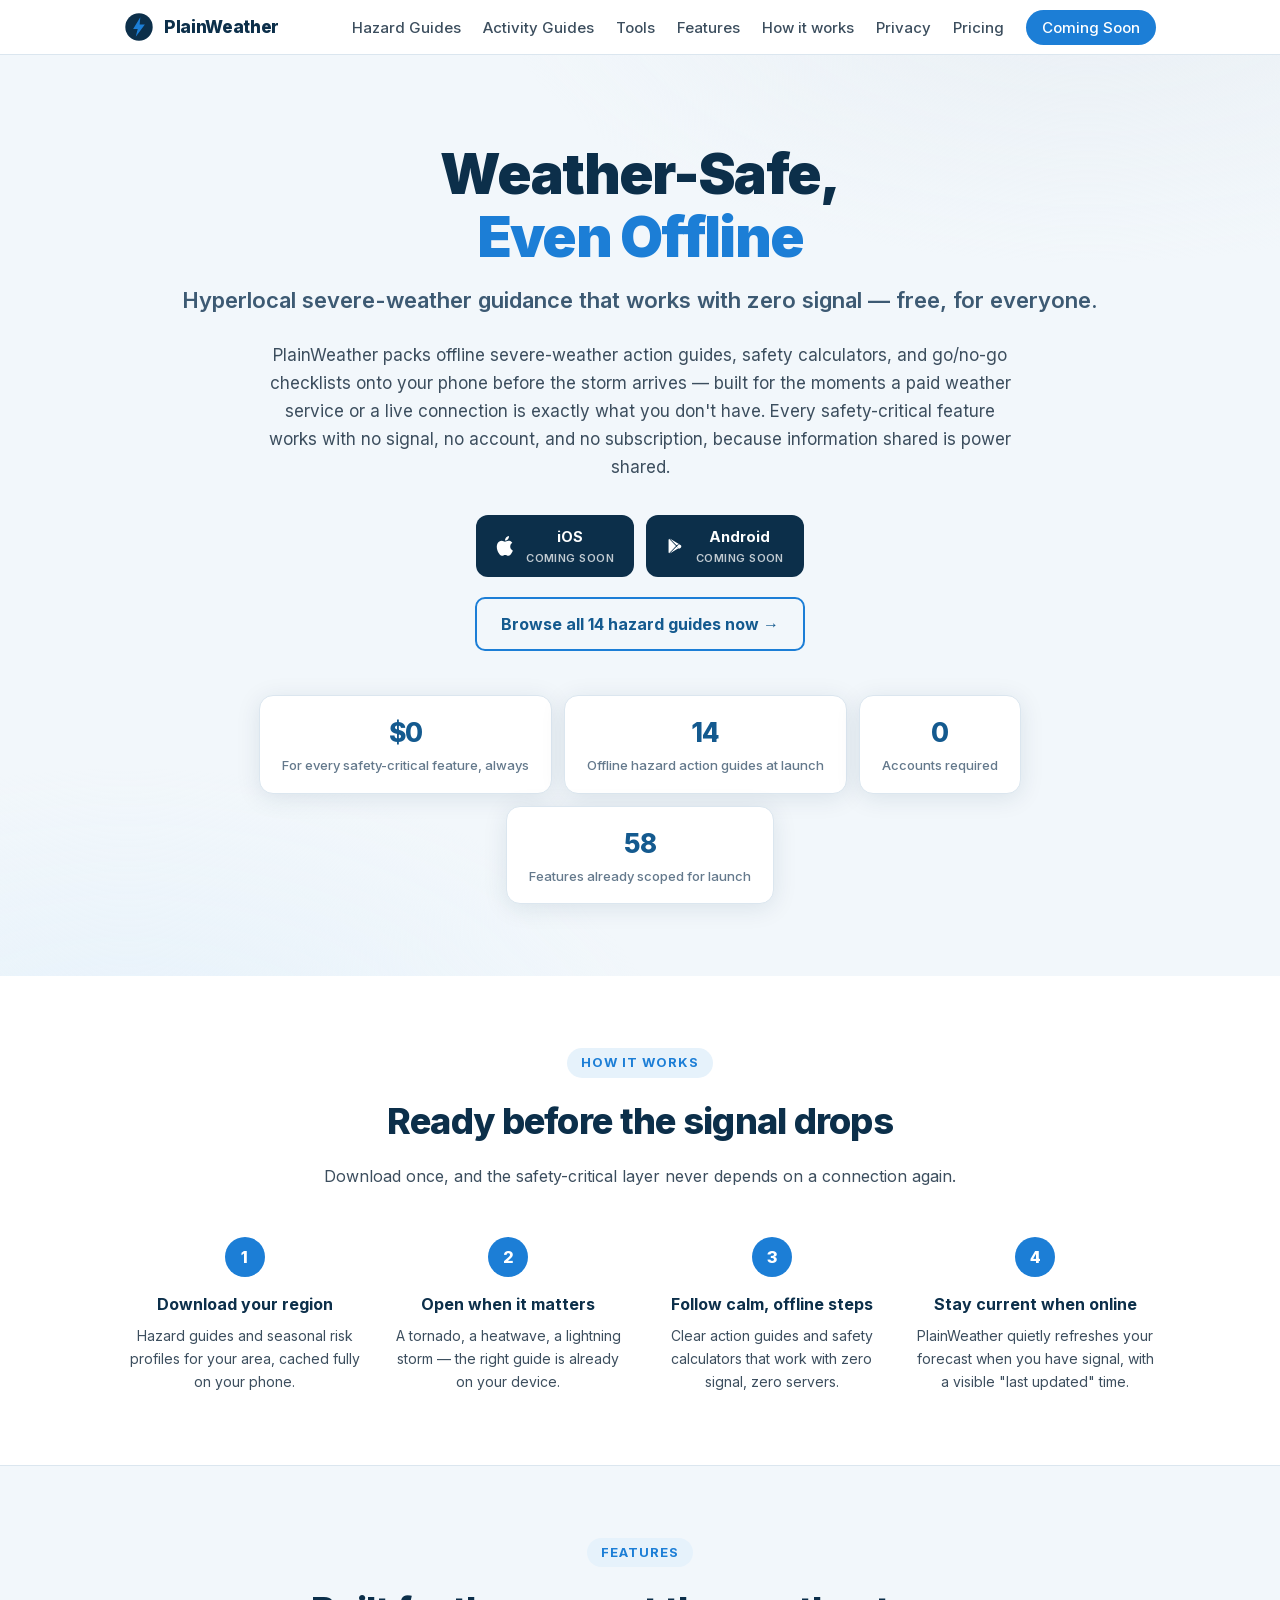
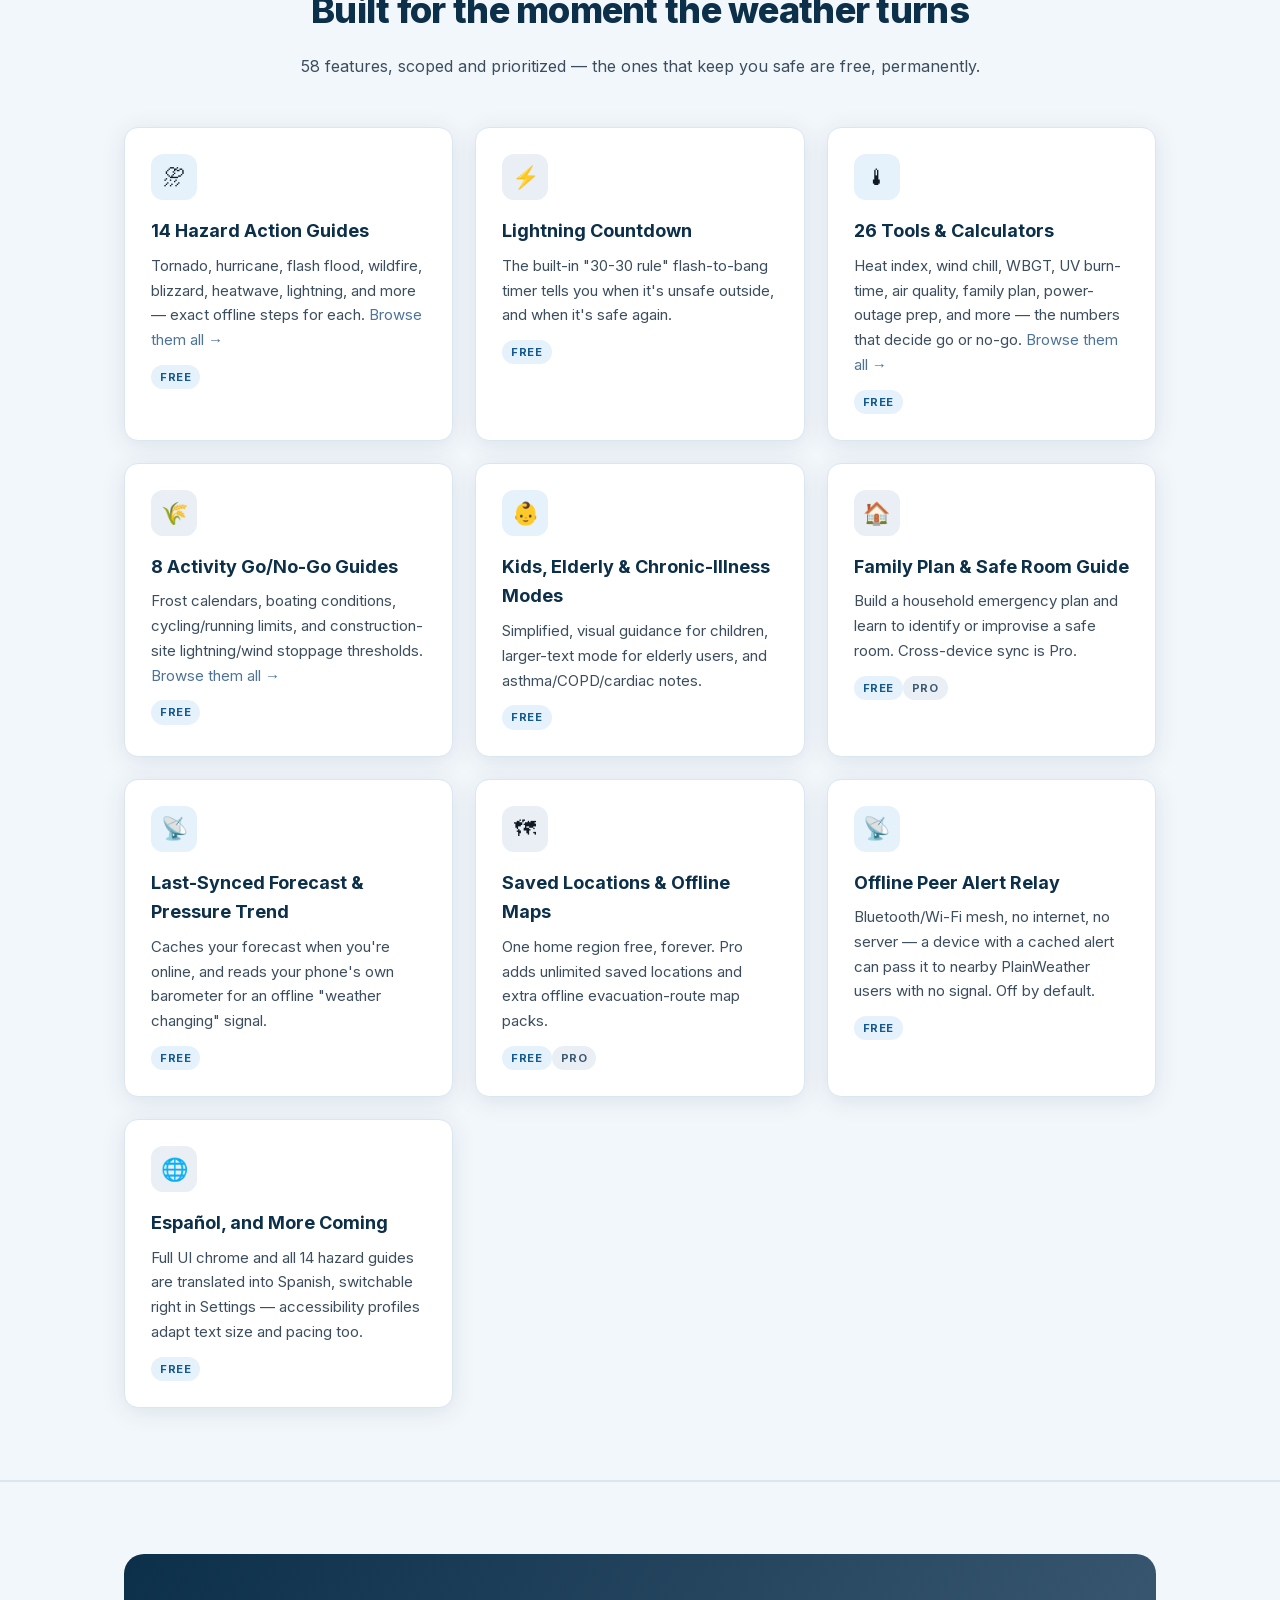
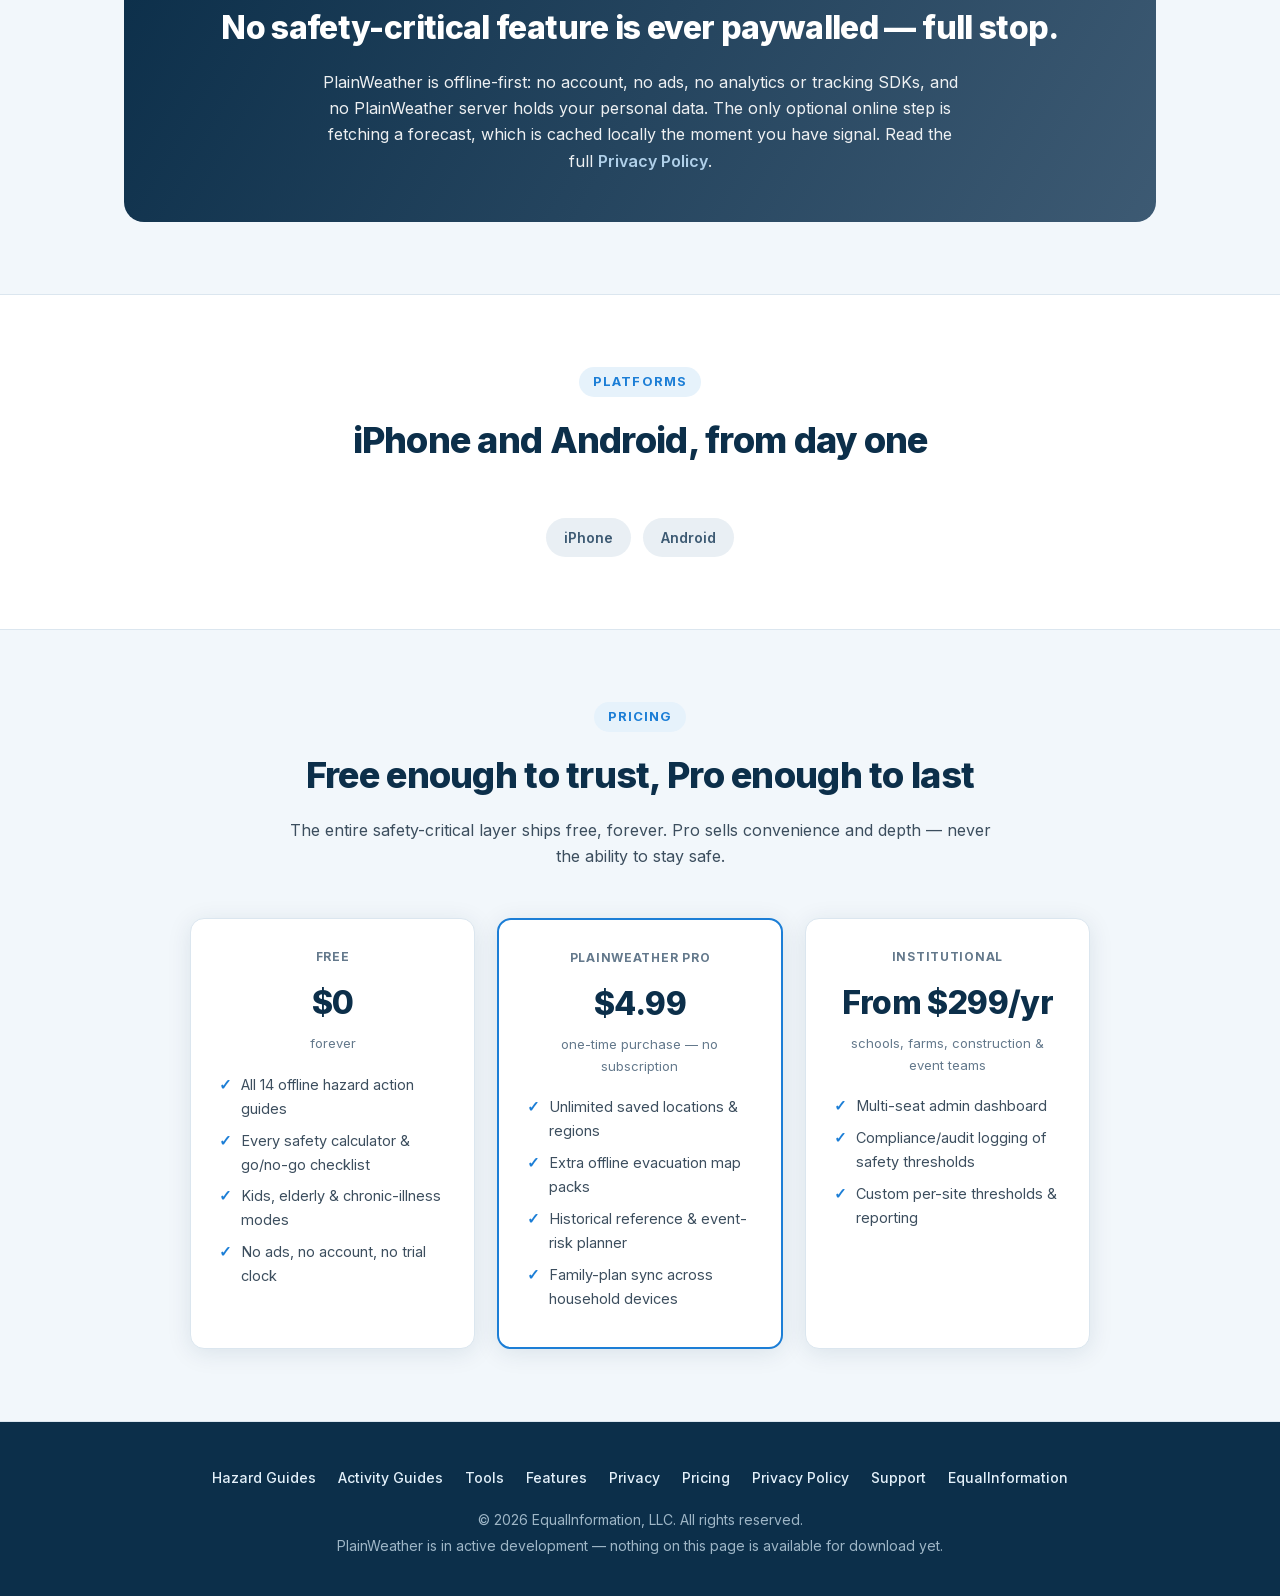
==== index.html @ ef7cd004 "Add Activity Guides and Tools pages; refresh Hazard Guides with enriched content - hazards.html: rep" ====
<!DOCTYPE html>
<html lang="en">
<head>
    <meta charset="UTF-8">
    <meta name="viewport" content="width=device-width, initial-scale=1.0">
    <title>PlainWeather — Offline Weather Safety, Everywhere</title>
    <meta name="description" content="Hyperlocal, offline-capable weather-safety guidance and severe-weather action plans — free for everyone. No account, no cloud dependency for safety-critical features. For iOS and Android.">
    <link rel="icon" type="image/svg+xml" href="data:image/svg+xml,%3Csvg xmlns='http://www.w3.org/2000/svg' viewBox='0 0 46 46'%3E%3Ccircle cx='23' cy='23' r='21' fill='%230c2f4a'/%3E%3Cpath d='M25 8 L14 26 L21 26 L18 38 L32 19 L24 19 Z' fill='%231c7ed6'/%3E%3C/svg%3E">
    <meta name="theme-color" content="#0c2f4a">
    <meta property="og:title" content="PlainWeather — Offline Weather Safety, Everywhere">
    <meta property="og:description" content="Hyperlocal, offline-capable weather-safety guidance and severe-weather action plans — free for everyone.">
    <meta property="og:type" content="website">
    <meta property="og:site_name" content="PlainWeather">
    <meta name="twitter:card" content="summary">
    <meta name="twitter:title" content="PlainWeather — Offline Weather Safety, Everywhere">
    <meta name="twitter:description" content="Hyperlocal, offline-capable weather-safety guidance and severe-weather action plans — free for everyone.">
    <link rel="stylesheet" href="assets/fonts/inter.css">
    <link rel="stylesheet" href="assets/css/style.css">
    <script type="application/ld+json">
    {
      "@context": "https://schema.org",
      "@type": "MobileApplication",
      "name": "PlainWeather",
      "alternateName": "PlainWeather — Offline Weather Safety, Everywhere",
      "description": "Offline, on-device severe-weather action guides, safety calculators, and go/no-go checklists. No account, no ads, no required backend for safety-critical features. Free core, with an optional one-time PlainWeather Pro unlock.",
      "applicationCategory": "UtilitiesApplication",
      "operatingSystem": "iOS, Android (in development)",
      "offers": {
        "@type": "Offer",
        "price": "0",
        "priceCurrency": "USD",
        "description": "Free forever core, with an optional one-time PlainWeather Pro unlock"
      },
      "author": {
        "@type": "Organization",
        "name": "EqualInformation, LLC",
        "url": "https://equalinformation.com"
      }
    }
    </script>
</head>
<body>

<nav>
    <div class="nav-inner">
        <a href="./" class="nav-logo">
            <svg class="mark" viewBox="0 0 46 46" xmlns="http://www.w3.org/2000/svg" aria-hidden="true">
                <circle cx="23" cy="23" r="21" fill="var(--green-900)"/>
                <path d="M25 8 L14 26 L21 26 L18 38 L32 19 L24 19 Z" fill="var(--green-600)"/>
            </svg>
            PlainWeather
        </a>
        <ul class="nav-links">
            <li><a href="hazards.html">Hazard Guides</a></li>
            <li><a href="activities.html">Activity Guides</a></li>
            <li><a href="tools.html">Tools</a></li>
            <li><a href="#features">Features</a></li>
            <li><a href="#how">How it works</a></li>
            <li><a href="#privacy">Privacy</a></li>
            <li><a href="#pricing">Pricing</a></li>
            <li><a href="#hero" class="nav-cta">Coming Soon</a></li>
        </ul>
        <button class="mobile-menu-btn" onclick="document.querySelector('.nav-links').classList.toggle('show')" aria-label="Menu">&#9776;</button>
    </div>
</nav>

<header class="hero" id="hero">
    <div class="wrap">
        <h1>Weather-Safe,<br><span class="accent">Even Offline</span></h1>
        <p class="tagline">Hyperlocal severe-weather guidance that works with zero signal — free, for everyone.</p>
        <p class="lede">
            PlainWeather packs offline severe-weather action guides, safety calculators, and go/no-go
            checklists onto your phone before the storm arrives — built for the moments a paid weather
            service or a live connection is exactly what you don't have. Every safety-critical feature
            works with no signal, no account, and no subscription, because information shared is power shared.
        </p>
        <div class="store-buttons">
            <span class="store-pill">
                <svg class="platform-icon" viewBox="0 0 24 24" fill="#fff" aria-hidden="true"><path d="M17.05 12.536c-.03-2.99 2.44-4.428 2.55-4.494-1.39-2.033-3.556-2.312-4.327-2.343-1.844-.188-3.6 1.086-4.535 1.086-.935 0-2.38-1.06-3.913-1.03-2.014.03-3.87 1.17-4.905 2.973-2.09 3.625-.534 8.99 1.502 11.93.995 1.44 2.18 3.056 3.735 2.998 1.5-.06 2.067-.97 3.884-.97 1.817 0 2.325.97 3.913.94 1.617-.03 2.64-1.47 3.628-2.917 1.145-1.673 1.617-3.29 1.646-3.372-.036-.016-3.155-1.211-3.178-4.8Z"/><path d="M14.35 3.9c.826-1.003 1.383-2.397 1.23-3.9-1.19.048-2.63.793-3.484 1.796-.766.888-1.436 2.31-1.256 3.68 1.34.104 2.685-.68 3.51-1.576Z"/></svg>
                <span>iOS<span class="soon">Coming soon</span></span>
            </span>
            <span class="store-pill">
                <svg class="platform-icon" viewBox="0 0 24 24" fill="#fff" aria-hidden="true"><path d="M3.6 3.5c-.36.36-.55.87-.55 1.4v14.2c0 .53.19 1.04.55 1.4l.1.08L12 12l-8.3-8.58-.1.08Z"/><path d="M15.6 9.6 12.9 8 4.5 3l8.05 8.05L15.6 9.6Z"/><path d="M15.6 14.4l-2.7 1.6L4.5 21l8.05-8.05 3.05 1.45Z"/><path d="M17.4 10.9c.6.35.98.98.98 1.7 0 .72-.38 1.35-.98 1.7l-1.8 1.05-2.6-2.75 2.6-2.75 1.8 1.05Z"/></svg>
                <span>Android<span class="soon">Coming soon</span></span>
            </span>
        </div>
        <p style="margin-top: 20px;"><a href="hazards.html" class="btn outline">Browse all 14 hazard guides now &rarr;</a></p>
        <div class="stats">
            <div class="stat"><div class="num">$0</div><div class="label">For every safety-critical feature, always</div></div>
            <div class="stat"><div class="num">14</div><div class="label">Offline hazard action guides at launch</div></div>
            <div class="stat"><div class="num">0</div><div class="label">Accounts required</div></div>
            <div class="stat"><div class="num">58</div><div class="label">Features already scoped for launch</div></div>
        </div>
    </div>
</header>

<section id="how">
    <div class="wrap">
        <div class="section-head">
            <span class="kicker">How it works</span>
            <h2>Ready before the signal drops</h2>
            <p>Download once, and the safety-critical layer never depends on a connection again.</p>
        </div>
        <div class="steps">
            <div class="step"><div class="n">1</div><h3>Download your region</h3><p>Hazard guides and seasonal risk profiles for your area, cached fully on your phone.</p></div>
            <div class="step"><div class="n">2</div><h3>Open when it matters</h3><p>A tornado, a heatwave, a lightning storm — the right guide is already on your device.</p></div>
            <div class="step"><div class="n">3</div><h3>Follow calm, offline steps</h3><p>Clear action guides and safety calculators that work with zero signal, zero servers.</p></div>
            <div class="step"><div class="n">4</div><h3>Stay current when online</h3><p>PlainWeather quietly refreshes your forecast when you have signal, with a visible "last updated" time.</p></div>
        </div>
    </div>
</section>

<section class="tint" id="features">
    <div class="wrap">
        <div class="section-head">
            <span class="kicker">Features</span>
            <h2>Built for the moment the weather turns</h2>
            <p>58 features, scoped and prioritized — the ones that keep you safe are free, permanently.</p>
        </div>
        <div class="grid">
            <div class="card">
                <div class="icon">&#9928;</div>
                <h3>14 Hazard Action Guides</h3>
                <p>Tornado, hurricane, flash flood, wildfire, blizzard, heatwave, lightning, and more — exact offline steps for each. <a href="hazards.html">Browse them all &rarr;</a></p>
                <span class="tag free">Free</span>
            </div>
            <div class="card">
                <div class="icon blue">&#9889;</div>
                <h3>Lightning Countdown</h3>
                <p>The built-in "30-30 rule" flash-to-bang timer tells you when it's unsafe outside, and when it's safe again.</p>
                <span class="tag free">Free</span>
            </div>
            <div class="card">
                <div class="icon">&#127777;</div>
                <h3>26 Tools &amp; Calculators</h3>
                <p>Heat index, wind chill, WBGT, UV burn-time, air quality, family plan, power-outage prep, and more — the numbers that decide go or no-go. <a href="tools.html">Browse them all &rarr;</a></p>
                <span class="tag free">Free</span>
            </div>
            <div class="card">
                <div class="icon blue">&#127806;</div>
                <h3>8 Activity Go/No-Go Guides</h3>
                <p>Frost calendars, boating conditions, cycling/running limits, and construction-site lightning/wind stoppage thresholds. <a href="activities.html">Browse them all &rarr;</a></p>
                <span class="tag free">Free</span>
            </div>
            <div class="card">
                <div class="icon">&#128118;</div>
                <h3>Kids, Elderly &amp; Chronic-Illness Modes</h3>
                <p>Simplified, visual guidance for children, larger-text mode for elderly users, and asthma/COPD/cardiac notes.</p>
                <span class="tag free">Free</span>
            </div>
            <div class="card">
                <div class="icon blue">&#127968;</div>
                <h3>Family Plan &amp; Safe Room Guide</h3>
                <p>Build a household emergency plan and learn to identify or improvise a safe room. Cross-device sync is Pro.</p>
                <span class="tag free">Free</span><span class="tag pro">Pro</span>
            </div>
            <div class="card">
                <div class="icon">&#128225;</div>
                <h3>Last-Synced Forecast &amp; Pressure Trend</h3>
                <p>Caches your forecast when you're online, and reads your phone's own barometer for an offline "weather changing" signal.</p>
                <span class="tag free">Free</span>
            </div>
            <div class="card">
                <div class="icon blue">&#128506;</div>
                <h3>Saved Locations &amp; Offline Maps</h3>
                <p>One home region free, forever. Pro adds unlimited saved locations and extra offline evacuation-route map packs.</p>
                <span class="tag free">Free</span><span class="tag pro">Pro</span>
            </div>
            <div class="card">
                <div class="icon">&#128225;</div>
                <h3>Offline Peer Alert Relay</h3>
                <p>Bluetooth/Wi-Fi mesh, no internet, no server — a device with a cached alert can pass it to nearby PlainWeather users with no signal. Off by default.</p>
                <span class="tag free">Free</span>
            </div>
            <div class="card">
                <div class="icon blue">&#127760;</div>
                <h3>Español, and More Coming</h3>
                <p>Full UI chrome and all 14 hazard guides are translated into Spanish, switchable right in Settings — accessibility profiles adapt text size and pacing too.</p>
                <span class="tag free">Free</span>
            </div>
        </div>
    </div>
</section>

<section class="tint" id="privacy">
    <div class="wrap">
        <div class="privacy-banner">
            <h2>No safety-critical feature is ever paywalled — full stop.</h2>
            <p>
                PlainWeather is offline-first: no account, no ads, no analytics or tracking SDKs, and no
                PlainWeather server holds your personal data. The only optional online step is fetching a
                forecast, which is cached locally the moment you have signal. Read the full
                <a href="https://bpupadhyaya.github.io/privacy-plainweather.html" target="_blank" rel="noopener">Privacy Policy</a>.
            </p>
        </div>
    </div>
</section>

<section>
    <div class="wrap">
        <div class="section-head">
            <span class="kicker">Platforms</span>
            <h2>iPhone and Android, from day one</h2>
        </div>
        <div class="platforms">
            <span class="platform">iPhone</span>
            <span class="platform">Android</span>
        </div>
    </div>
</section>

<section class="tint" id="pricing">
    <div class="wrap">
        <div class="section-head">
            <span class="kicker">Pricing</span>
            <h2>Free enough to trust, Pro enough to last</h2>
            <p>The entire safety-critical layer ships free, forever. Pro sells convenience and depth — never the ability to stay safe.</p>
        </div>
        <div class="plans">
            <div class="plan">
                <div class="kicker-sm">Free</div>
                <div class="price">$0</div>
                <div class="unit">forever</div>
                <ul>
                    <li>All 14 offline hazard action guides</li>
                    <li>Every safety calculator &amp; go/no-go checklist</li>
                    <li>Kids, elderly &amp; chronic-illness modes</li>
                    <li>No ads, no account, no trial clock</li>
                </ul>
            </div>
            <div class="plan featured">
                <div class="kicker-sm">PlainWeather Pro</div>
                <div class="price">$4.99</div>
                <div class="unit">one-time purchase — no subscription</div>
                <ul>
                    <li>Unlimited saved locations &amp; regions</li>
                    <li>Extra offline evacuation map packs</li>
                    <li>Historical reference &amp; event-risk planner</li>
                    <li>Family-plan sync across household devices</li>
                </ul>
            </div>
            <div class="plan">
                <div class="kicker-sm">Institutional</div>
                <div class="price">From $299/yr</div>
                <div class="unit">schools, farms, construction &amp; event teams</div>
                <ul>
                    <li>Multi-seat admin dashboard</li>
                    <li>Compliance/audit logging of safety thresholds</li>
                    <li>Custom per-site thresholds &amp; reporting</li>
                </ul>
            </div>
        </div>
    </div>
</section>

<footer>
    <div class="footer-inner">
        <ul class="footer-links">
            <li><a href="hazards.html">Hazard Guides</a></li>
            <li><a href="activities.html">Activity Guides</a></li>
            <li><a href="tools.html">Tools</a></li>
            <li><a href="#features">Features</a></li>
            <li><a href="#privacy">Privacy</a></li>
            <li><a href="#pricing">Pricing</a></li>
            <li><a href="https://bpupadhyaya.github.io/privacy-plainweather.html" target="_blank" rel="noopener">Privacy Policy</a></li>
            <li><a href="https://bpupadhyaya.github.io/support-plainweather.html" target="_blank" rel="noopener">Support</a></li>
            <li><a href="https://equalinformation.com" target="_blank" rel="noopener">EqualInformation</a></li>
        </ul>
        <p class="footer-copy">
            &copy; 2026 EqualInformation, LLC. All rights reserved.<br>
            PlainWeather is in active development — nothing on this page is available for download yet.
        </p>
    </div>
</footer>

<script>
document.querySelectorAll('.nav-links a').forEach(function(a) {
    a.addEventListener('click', function() {
        document.querySelector('.nav-links').classList.remove('show');
    });
});
</script>

</body>
</html>
---- assets/fonts/inter.css ----
/* Inter variable font (latin subset) — self-hosted, no third-party requests.
   Single variable file covers all weights 100–900. */
@font-face {
    font-family: 'Inter';
    font-style: normal;
    font-weight: 100 900;
    font-display: swap;
    src: url(inter-latin-var.woff2) format('woff2');
    unicode-range: U+0000-00FF, U+0131, U+0152-0153, U+02BB-02BC, U+02C6, U+02DA, U+02DC, U+0304, U+0308, U+0329, U+2000-206F, U+20AC, U+2122, U+2191, U+2193, U+2212, U+2215, U+FEFF, U+FFFD;
}
---- assets/css/style.css ----
/* PlainWeather — brand stylesheet
   Shared EqualInformation, LLC portfolio design system (structure ported from
   nutrisize-health-site / plainspeak-site): Inter type, ink/paper tokens, 14px
   radius, same shadow/spacing/component recipes. Palette is PlainWeather's own —
   a "storm sky" scheme (deep navy + vivid sky blue, muted slate-blue secondary,
   amber/red reserved for watch/warning severity) rather than the nutrition
   portfolio's clinical-blue-and-green. Token *names* are kept identical to the
   shared template for a drop-in swap, even though --green-* now holds blue hues. */

:root {
    --green-900: #0c2f4a;
    --green-700: #145a8f;
    --green-600: #1c7ed6;
    --green-500: #3b9ceb;
    --green-100: #e6f2fb;
    --blue-700: #3d5a73;
    --blue-600: #4d7398;
    --blue-100: #e9eff4;
    --amber-500: #d97706;
    --red-500: #dc2626;
    --ink: #101a24;
    --ink-soft: #3c4e5e;
    --ink-faint: #64798c;
    --paper: #ffffff;
    --paper-tint: #f2f7fb;
    --line: #dbe6ef;
    --radius: 14px;
    --shadow: 0 4px 24px rgba(12, 47, 74, 0.10);
    --maxw: 1080px;
}

* { margin: 0; padding: 0; box-sizing: border-box; }

html { scroll-behavior: smooth; }

body {
    font-family: 'Inter', -apple-system, BlinkMacSystemFont, 'Segoe UI', Roboto, sans-serif;
    color: var(--ink);
    background: var(--paper);
    line-height: 1.65;
    -webkit-font-smoothing: antialiased;
}

img, svg { max-width: 100%; }

a { color: var(--blue-600); text-decoration: none; }
a:hover { text-decoration: underline; }

.wrap { max-width: var(--maxw); margin: 0 auto; padding: 0 24px; }

/* ---------- Navigation ---------- */
nav {
    position: sticky; top: 0; z-index: 50;
    background: rgba(255, 255, 255, 0.92);
    backdrop-filter: blur(10px);
    border-bottom: 1px solid var(--line);
}
.nav-inner {
    max-width: var(--maxw); margin: 0 auto; padding: 12px 24px;
    display: flex; align-items: center; gap: 28px;
}
.nav-logo {
    display: flex; align-items: center; gap: 10px;
    font-weight: 800; font-size: 17px; color: var(--green-900);
    letter-spacing: -0.02em;
}
.nav-logo:hover { text-decoration: none; }
.nav-logo .mark { width: 30px; height: 30px; flex: none; }
.nav-links {
    display: flex; gap: 22px; list-style: none; margin-left: auto; align-items: center;
}
.nav-links a { color: var(--ink-soft); font-size: 15px; font-weight: 500; }
.nav-links a:hover { color: var(--green-700); text-decoration: none; }
.nav-cta {
    background: var(--green-600); color: #fff !important;
    padding: 8px 16px; border-radius: 999px; font-weight: 600;
}
.nav-cta:hover { background: var(--green-700); }
.mobile-menu-btn {
    display: none; margin-left: auto; background: none; border: none;
    font-size: 24px; color: var(--green-900); cursor: pointer;
}

/* ---------- Hero ---------- */
.hero {
    background:
        radial-gradient(1000px 500px at 85% -10%, var(--blue-100) 0%, transparent 60%),
        radial-gradient(900px 500px at 10% 110%, var(--green-100) 0%, transparent 60%),
        var(--paper-tint);
    padding: 88px 0 72px;
    text-align: center;
}
.hero h1 {
    font-size: clamp(34px, 5.5vw, 56px);
    font-weight: 900; letter-spacing: -0.03em; line-height: 1.12;
    color: var(--green-900);
}
.hero h1 .accent { color: var(--green-600); }
.hero .tagline {
    margin-top: 14px; font-size: clamp(17px, 2.4vw, 22px);
    font-weight: 600; color: var(--blue-700);
}
.hero .lede {
    margin: 22px auto 0; max-width: 760px;
    font-size: 17px; color: var(--ink-soft);
}

/* Store badges / coming-soon pills */
.store-buttons {
    margin-top: 34px; display: flex; gap: 12px; justify-content: center;
    align-items: center; flex-wrap: wrap;
}
.store-pill {
    display: inline-flex; align-items: center; gap: 10px;
    background: var(--green-900); color: #fff; border-radius: 12px;
    padding: 10px 20px; font-weight: 700; font-size: 14.5px;
}
.store-pill .platform-icon { width: 20px; height: 20px; flex: none; }
.store-pill .soon { display: block; font-size: 11px; font-weight: 600; opacity: 0.75; letter-spacing: 0.04em; text-transform: uppercase; }

/* Stats band */
.stats {
    display: flex; justify-content: center; gap: 12px; flex-wrap: wrap;
    margin-top: 44px;
}
.stat {
    background: #fff; border: 1px solid var(--line); border-radius: var(--radius);
    box-shadow: var(--shadow); padding: 16px 22px; min-width: 150px;
}
.stat .num { font-size: 26px; font-weight: 800; color: var(--green-700); letter-spacing: -0.02em; }
.stat .label { font-size: 13px; color: var(--ink-faint); font-weight: 500; }

/* ---------- Sections ---------- */
section { padding: 72px 0; }
section.tint { background: var(--paper-tint); border-top: 1px solid var(--line); border-bottom: 1px solid var(--line); }
.section-head { text-align: center; max-width: 720px; margin: 0 auto 48px; }
.section-head .kicker {
    display: inline-block; font-size: 13px; font-weight: 700; letter-spacing: 0.08em;
    text-transform: uppercase; color: var(--green-600);
    background: var(--green-100); border-radius: 999px; padding: 4px 14px; margin-bottom: 14px;
}
.section-head h2 { font-size: clamp(26px, 4vw, 36px); font-weight: 800; letter-spacing: -0.02em; color: var(--green-900); }
.section-head p { margin-top: 12px; color: var(--ink-soft); }

/* Feature grid */
.grid { display: grid; grid-template-columns: repeat(3, 1fr); gap: 22px; }
.card {
    background: #fff; border: 1px solid var(--line); border-radius: var(--radius);
    box-shadow: var(--shadow); padding: 26px;
}
.card .icon {
    width: 46px; height: 46px; border-radius: 12px; display: flex;
    align-items: center; justify-content: center; font-size: 22px;
    background: var(--green-100); margin-bottom: 16px;
}
.card .icon.blue { background: var(--blue-100); }
.card h3 { font-size: 18px; font-weight: 700; color: var(--green-900); margin-bottom: 8px; }
.card p { font-size: 15px; color: var(--ink-soft); }
.card .tag {
    display: inline-block; margin-top: 12px; font-size: 11px; font-weight: 700;
    letter-spacing: 0.05em; text-transform: uppercase; padding: 3px 9px; border-radius: 999px;
}
.card .tag.free { background: var(--green-100); color: var(--green-700); }
.card .tag.pro { background: var(--blue-100); color: var(--blue-700); }

/* How it works — numbered steps */
.steps { display: grid; grid-template-columns: repeat(4, 1fr); gap: 22px; }
.step { text-align: center; }
.step .n {
    width: 40px; height: 40px; margin: 0 auto 14px; border-radius: 50%;
    background: var(--green-600); color: #fff; font-weight: 800; font-size: 16px;
    display: flex; align-items: center; justify-content: center;
}
.step h3 { font-size: 16px; font-weight: 700; color: var(--green-900); margin-bottom: 6px; }
.step p { font-size: 14px; color: var(--ink-soft); }

/* Severity strip (watch/warning, not nutrition traffic-light) */
.traffic {
    display: flex; align-items: center; justify-content: center;
    gap: 10px; margin-top: 20px; font-size: 14px; color: var(--ink-soft); flex-wrap: wrap;
}
.dot { width: 12px; height: 12px; border-radius: 50%; display: inline-block; }
.dot.g { background: var(--green-600); }
.dot.y { background: var(--amber-500); }
.dot.r { background: var(--red-500); }

/* Platforms */
.platforms { display: flex; flex-wrap: wrap; gap: 12px; justify-content: center; }
.platform {
    background: var(--blue-100); color: var(--blue-700);
    border-radius: 999px; padding: 8px 18px; font-weight: 600; font-size: 14px;
}

/* Privacy banner */
.privacy-banner {
    background: linear-gradient(120deg, var(--green-900), var(--blue-700));
    color: #fff; border-radius: 20px; padding: 48px 40px; text-align: center;
}
.privacy-banner h2 { font-size: clamp(24px, 3.6vw, 32px); font-weight: 800; letter-spacing: -0.02em; }
.privacy-banner p { margin: 14px auto 0; max-width: 640px; opacity: 0.92; }
.privacy-banner a { color: #bcdcf5; font-weight: 600; }

/* Pricing */
.plans { display: grid; grid-template-columns: repeat(3, 1fr); gap: 22px; max-width: 900px; margin: 0 auto; }
.plan {
    background: #fff; border: 1px solid var(--line); border-radius: var(--radius);
    box-shadow: var(--shadow); padding: 28px; text-align: center;
}
.plan.featured { border: 2px solid var(--green-600); }
.plan .kicker-sm { font-size: 12px; font-weight: 700; letter-spacing: 0.06em; text-transform: uppercase; color: var(--ink-faint); }
.plan .price { font-size: 32px; font-weight: 800; color: var(--green-900); margin: 10px 0 4px; letter-spacing: -0.02em; }
.plan .unit { font-size: 13px; color: var(--ink-faint); }
.plan ul { list-style: none; margin: 18px 0 0; text-align: left; font-size: 14.5px; color: var(--ink-soft); }
.plan li { margin: 8px 0; padding-left: 22px; position: relative; }
.plan li::before { content: "✓"; position: absolute; left: 0; color: var(--green-600); font-weight: 700; }

/* Buttons */
.btn {
    display: inline-block; background: var(--green-600); color: #fff;
    border-radius: 10px; padding: 12px 24px; font-weight: 700;
}
.btn:hover { background: var(--green-700); text-decoration: none; }
.btn.outline { background: transparent; border: 2px solid var(--green-600); color: var(--green-700); }

/* ---------- Footer ---------- */
footer {
    background: var(--green-900); color: #cfe3f0; padding: 44px 0 36px;
    font-size: 14px;
}
.footer-inner { max-width: var(--maxw); margin: 0 auto; padding: 0 24px; text-align: center; }
.footer-links { list-style: none; display: flex; gap: 22px; justify-content: center; flex-wrap: wrap; margin-bottom: 18px; }
.footer-links a { color: #e3f0fa; font-weight: 500; }
.footer-copy { opacity: 0.75; line-height: 1.9; }
.footer-copy a { color: #bcdcf5; }

/* ---------- Responsive ---------- */
@media (max-width: 860px) {
    .grid { grid-template-columns: repeat(2, 1fr); }
    .steps { grid-template-columns: repeat(2, 1fr); }
    .plans { grid-template-columns: 1fr; }
}
@media (max-width: 768px) {
    .nav-links {
        display: none; position: absolute; top: 100%; left: 0; right: 0;
        background: #fff; border-bottom: 1px solid var(--line);
        flex-direction: column; padding: 16px 24px; gap: 14px; align-items: flex-start;
    }
    .nav-links.show { display: flex; }
    .mobile-menu-btn { display: block; }
}
@media (max-width: 560px) {
    .grid { grid-template-columns: 1fr; }
    .steps { grid-template-columns: 1fr; }
    .hero { padding: 60px 0 52px; }
}
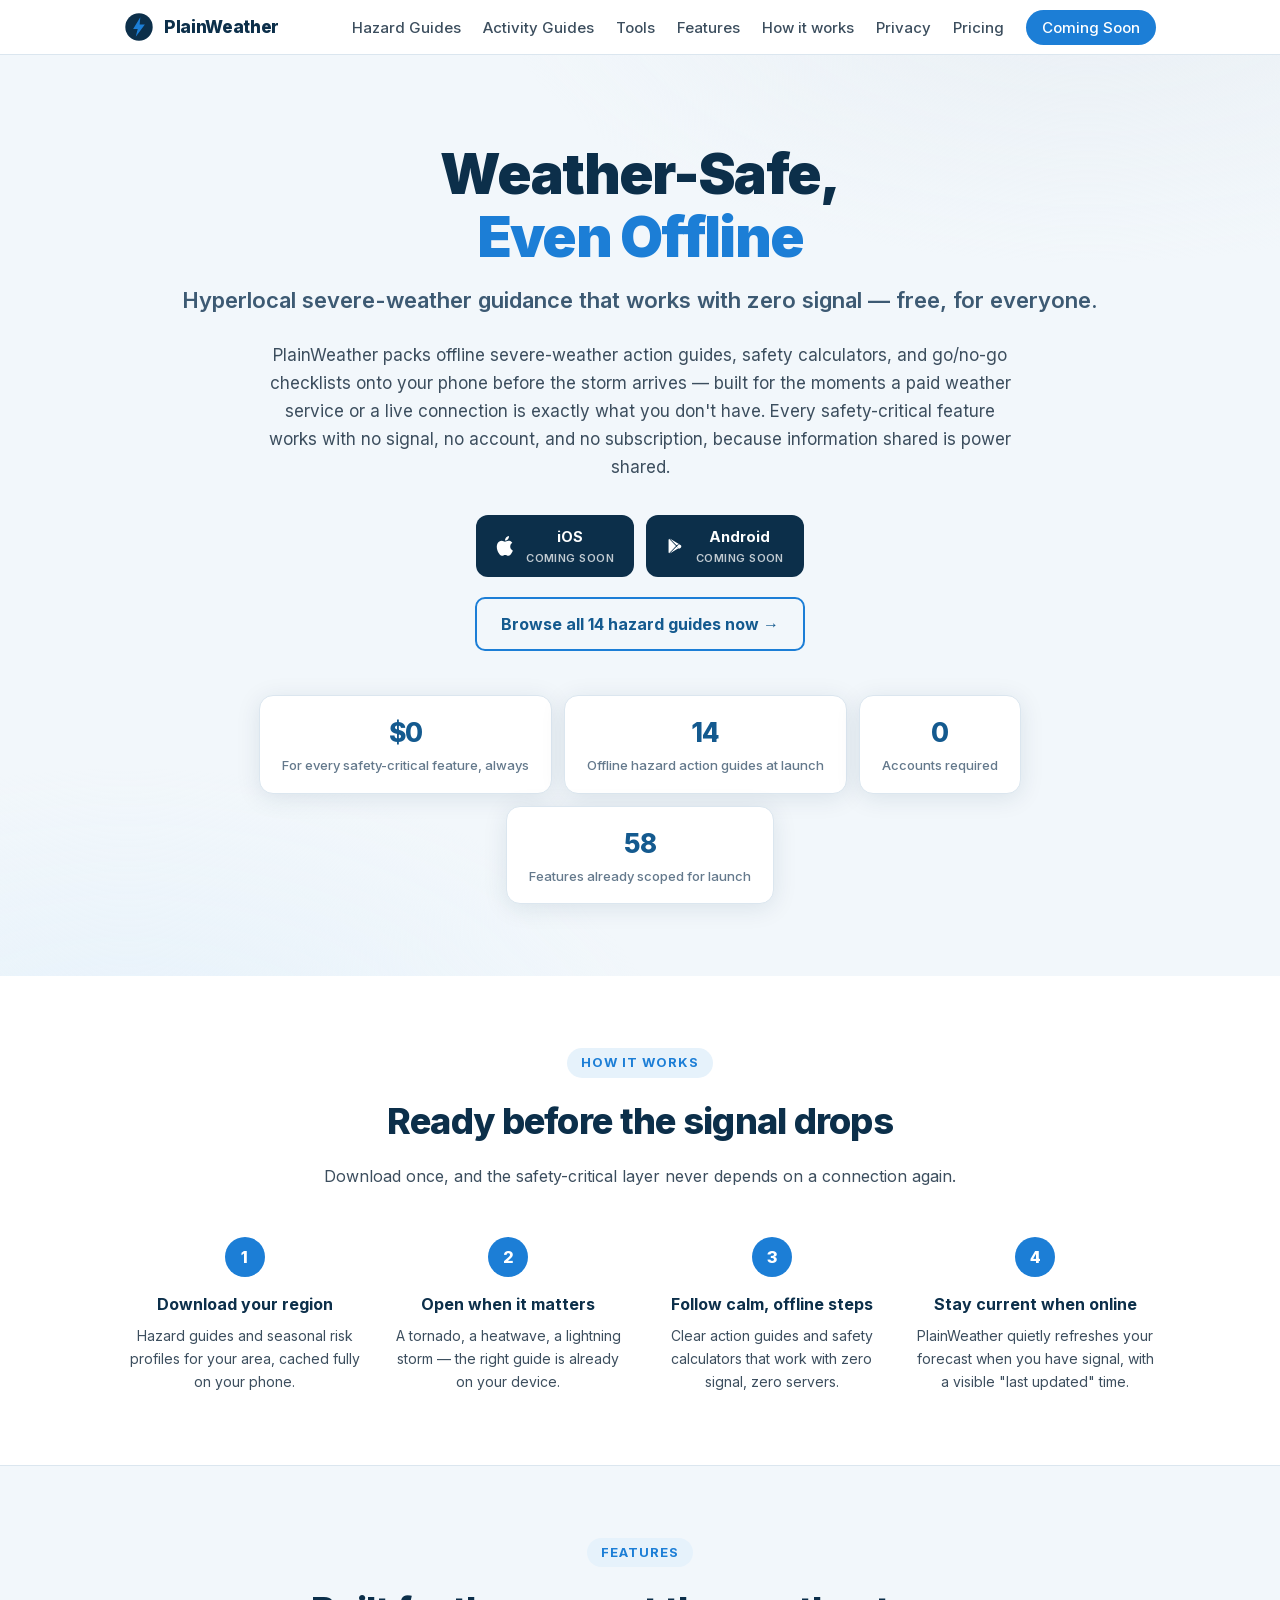
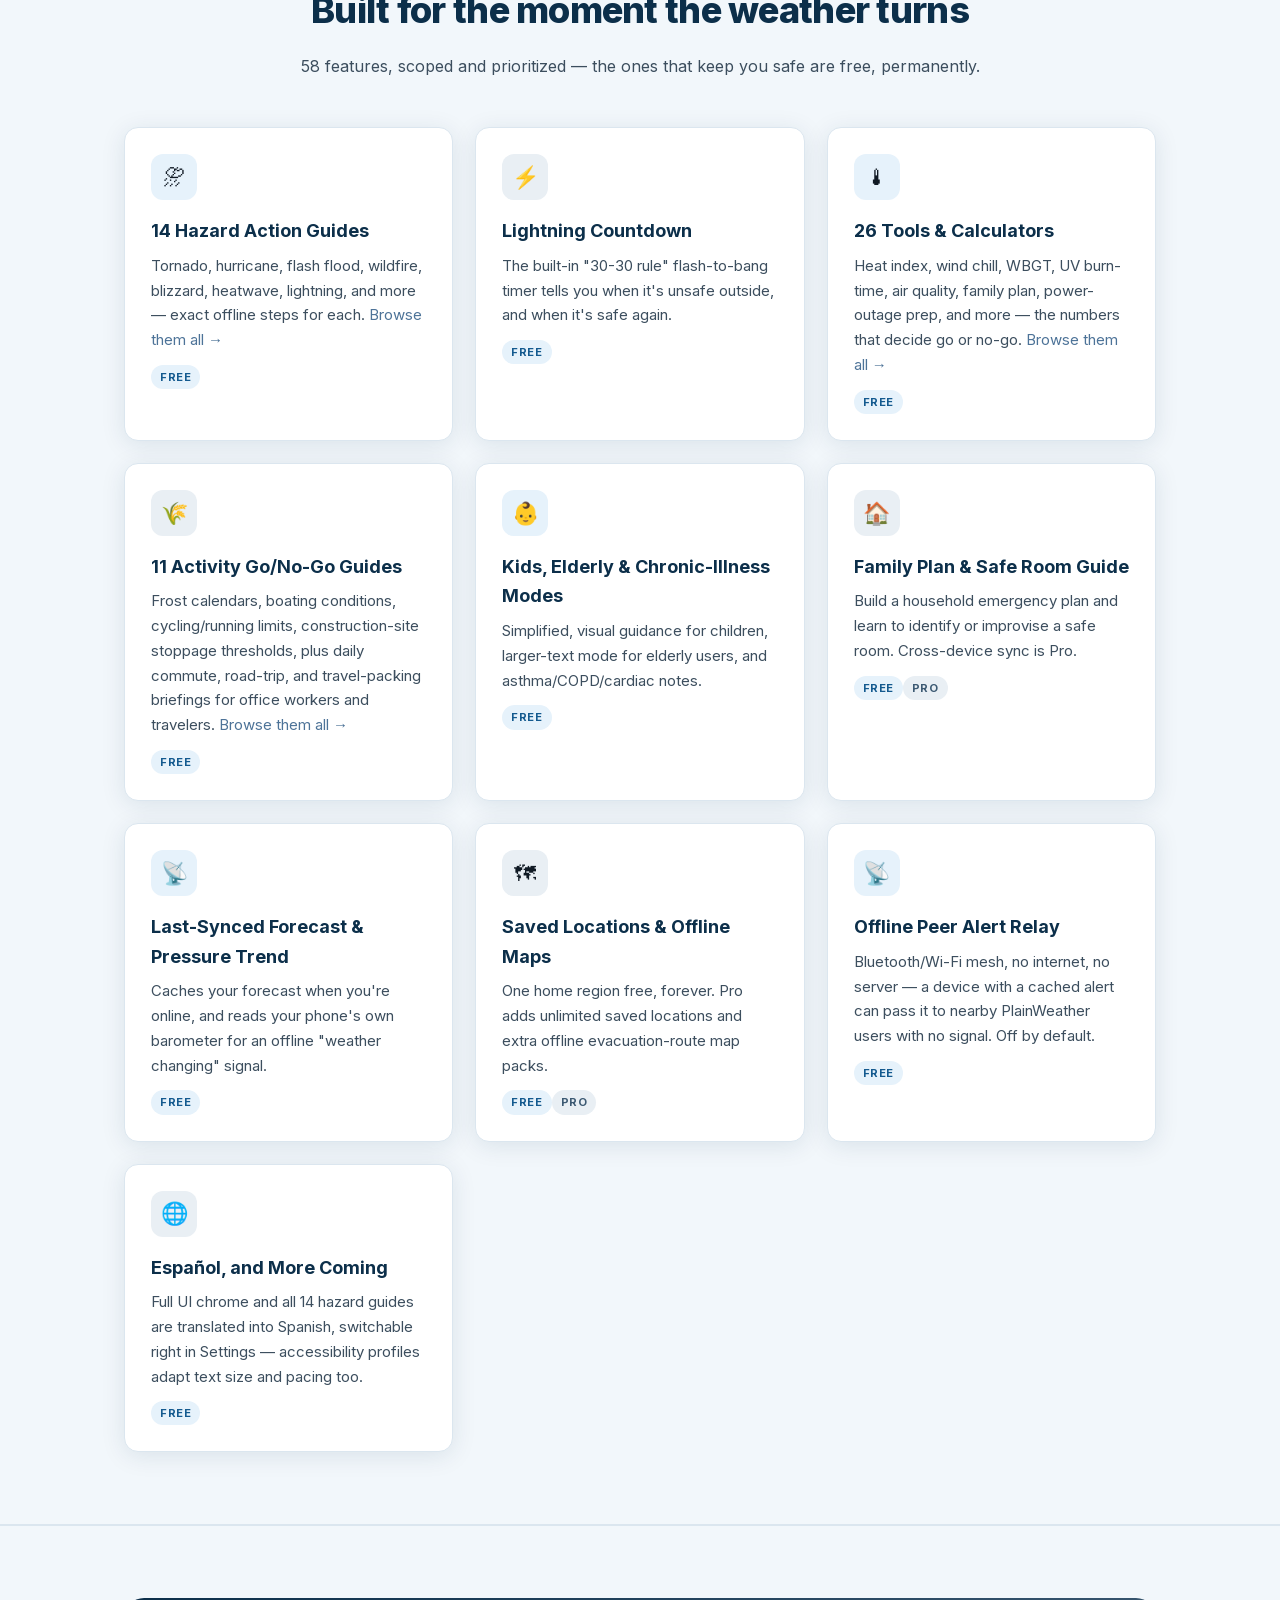
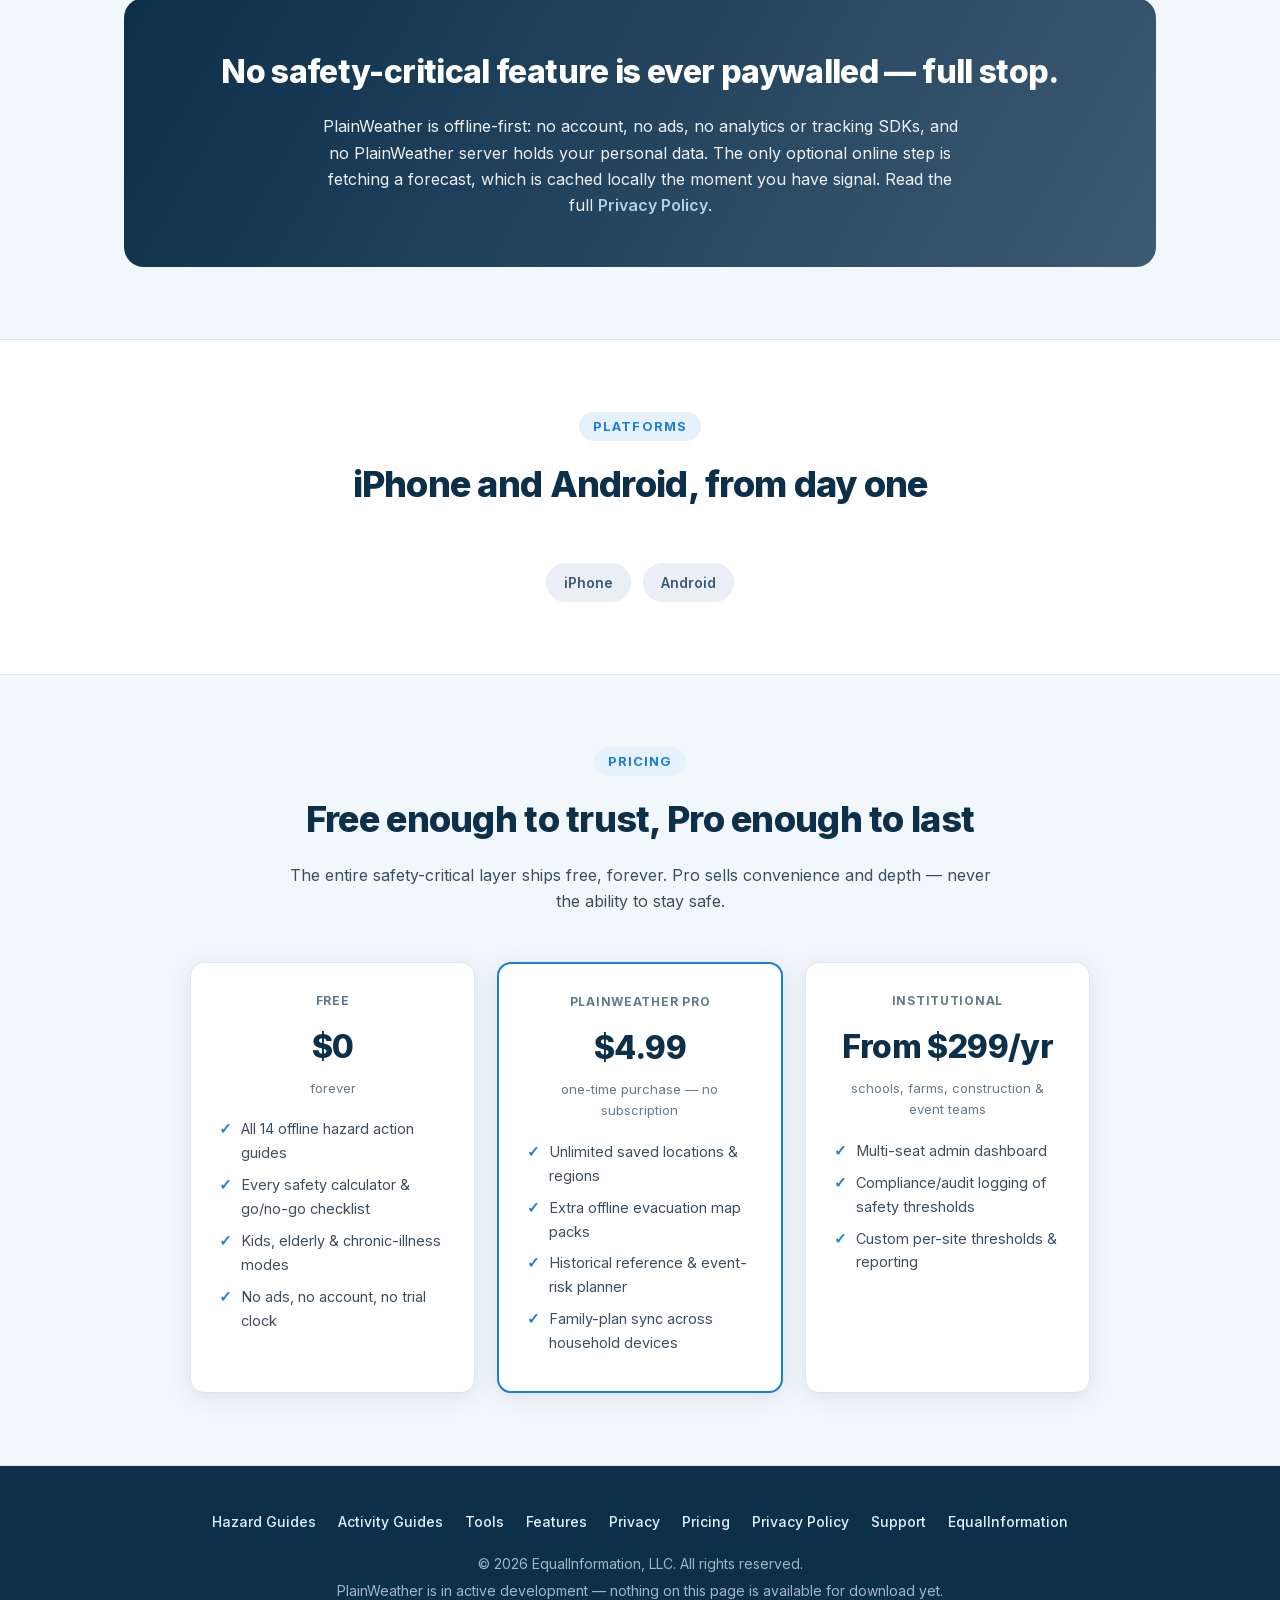
==== commit 3875b514: "Add 3 new activity guides for commuters and travelers to digital twin Mirrors the app's new Daily Co" ====
--- a/index.html
+++ b/index.html
@@ -138,8 +138,8 @@
             </div>
             <div class="card">
                 <div class="icon blue">&#127806;</div>
-                <h3>8 Activity Go/No-Go Guides</h3>
-                <p>Frost calendars, boating conditions, cycling/running limits, and construction-site lightning/wind stoppage thresholds. <a href="activities.html">Browse them all &rarr;</a></p>
+                <h3>11 Activity Go/No-Go Guides</h3>
+                <p>Frost calendars, boating conditions, cycling/running limits, construction-site stoppage thresholds, plus daily commute, road-trip, and travel-packing briefings for office workers and travelers. <a href="activities.html">Browse them all &rarr;</a></p>
                 <span class="tag free">Free</span>
             </div>
             <div class="card">
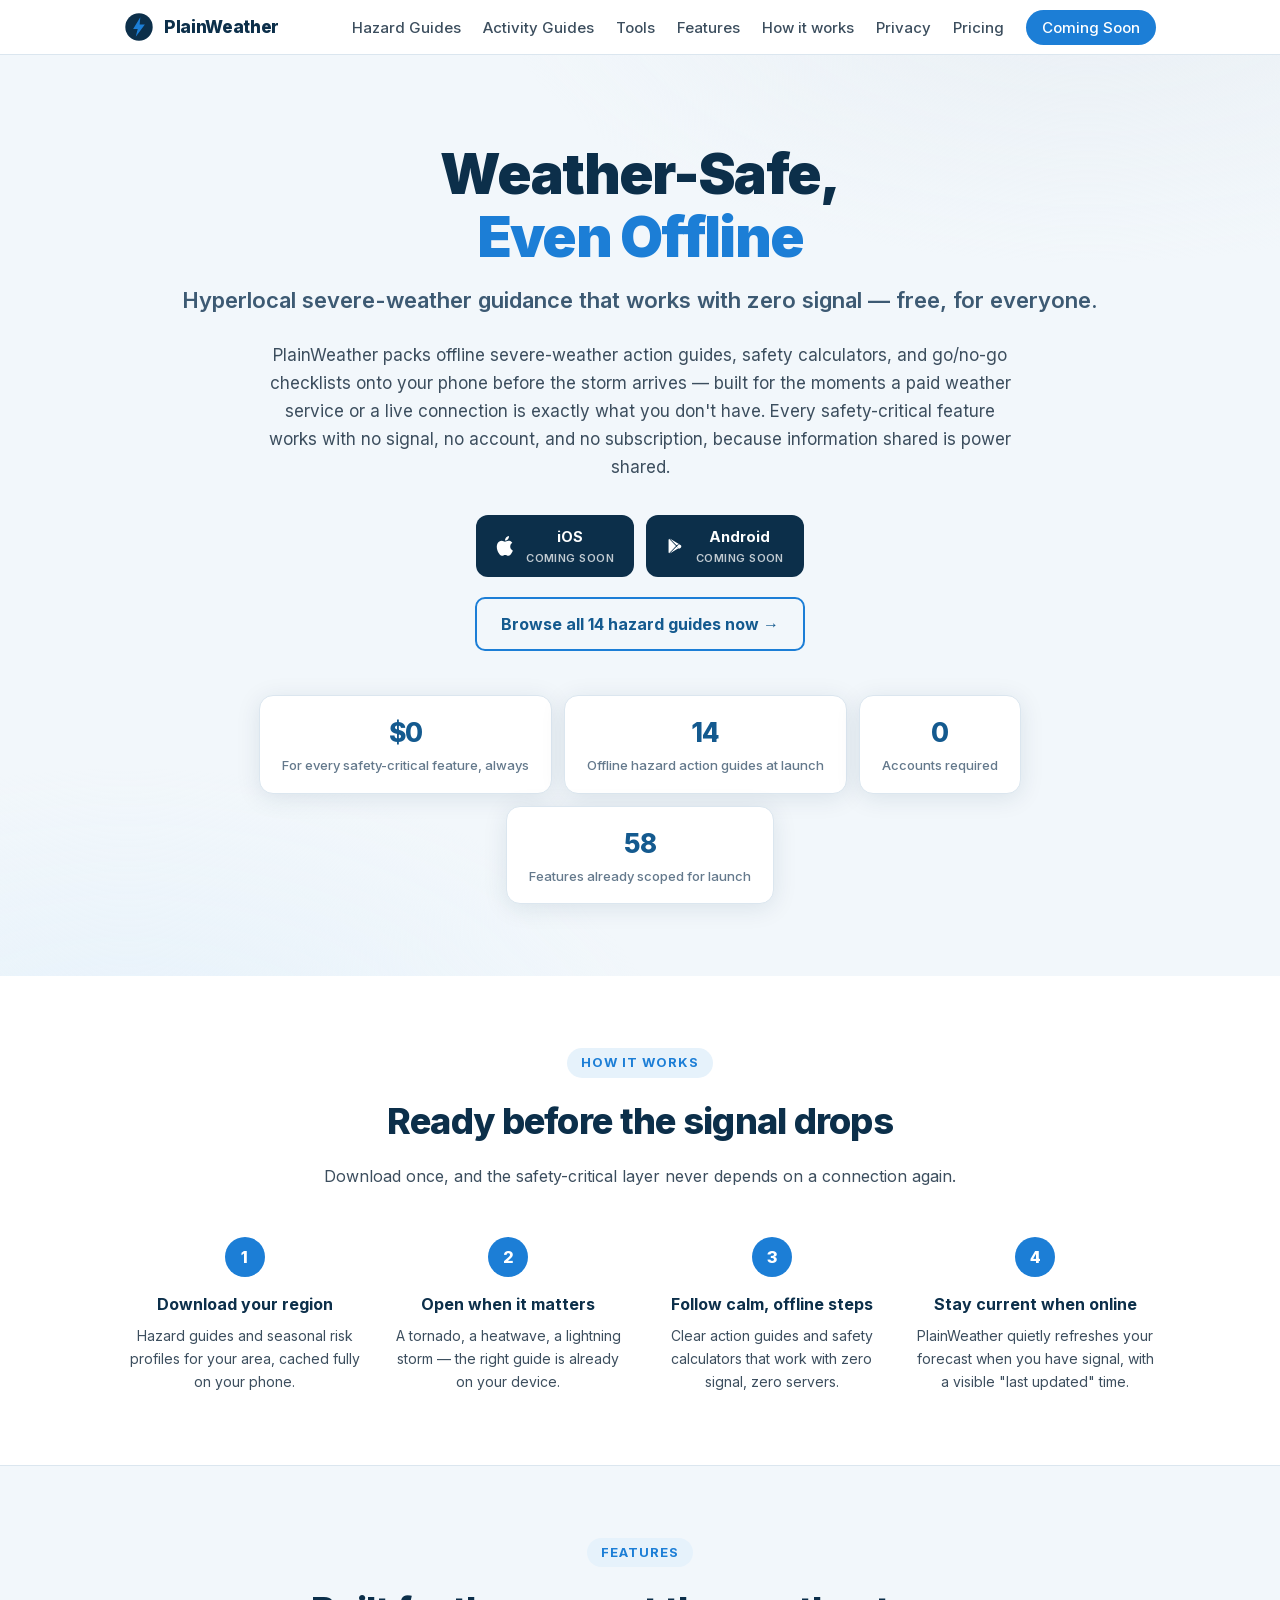
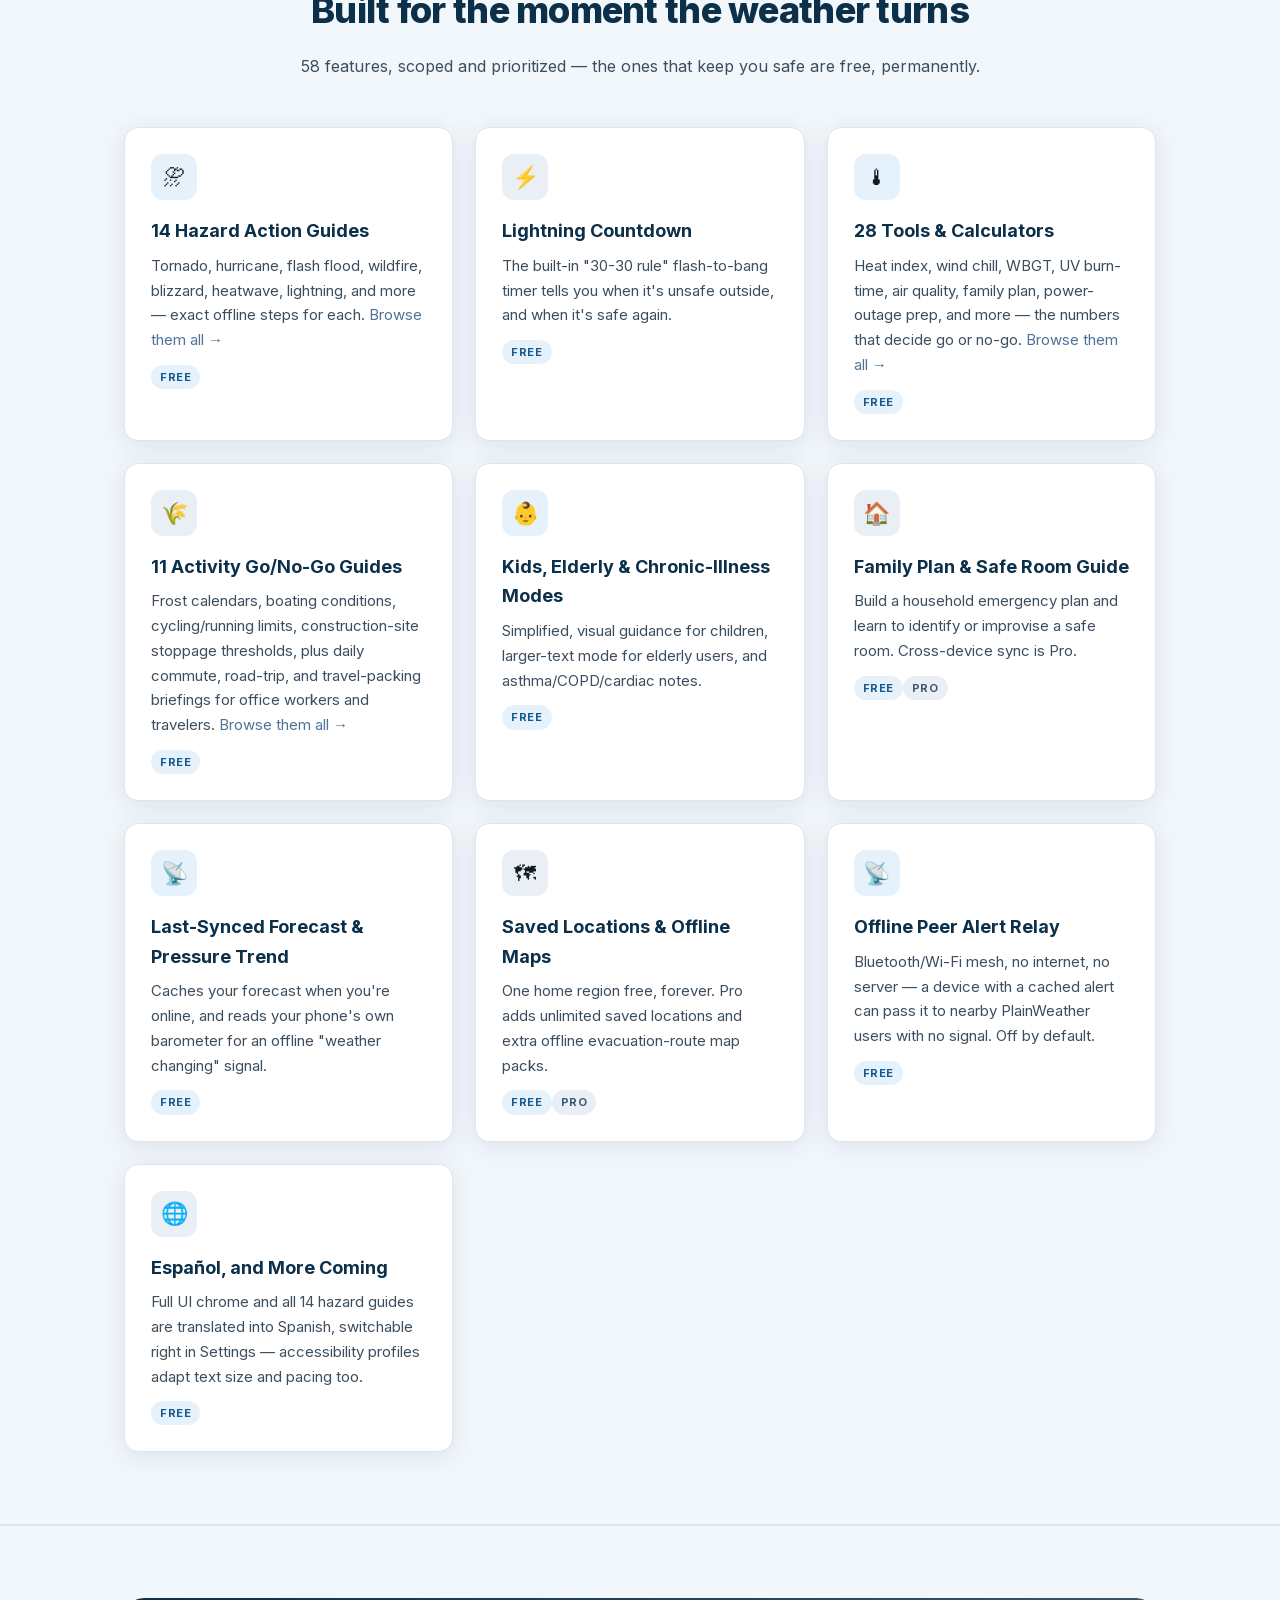
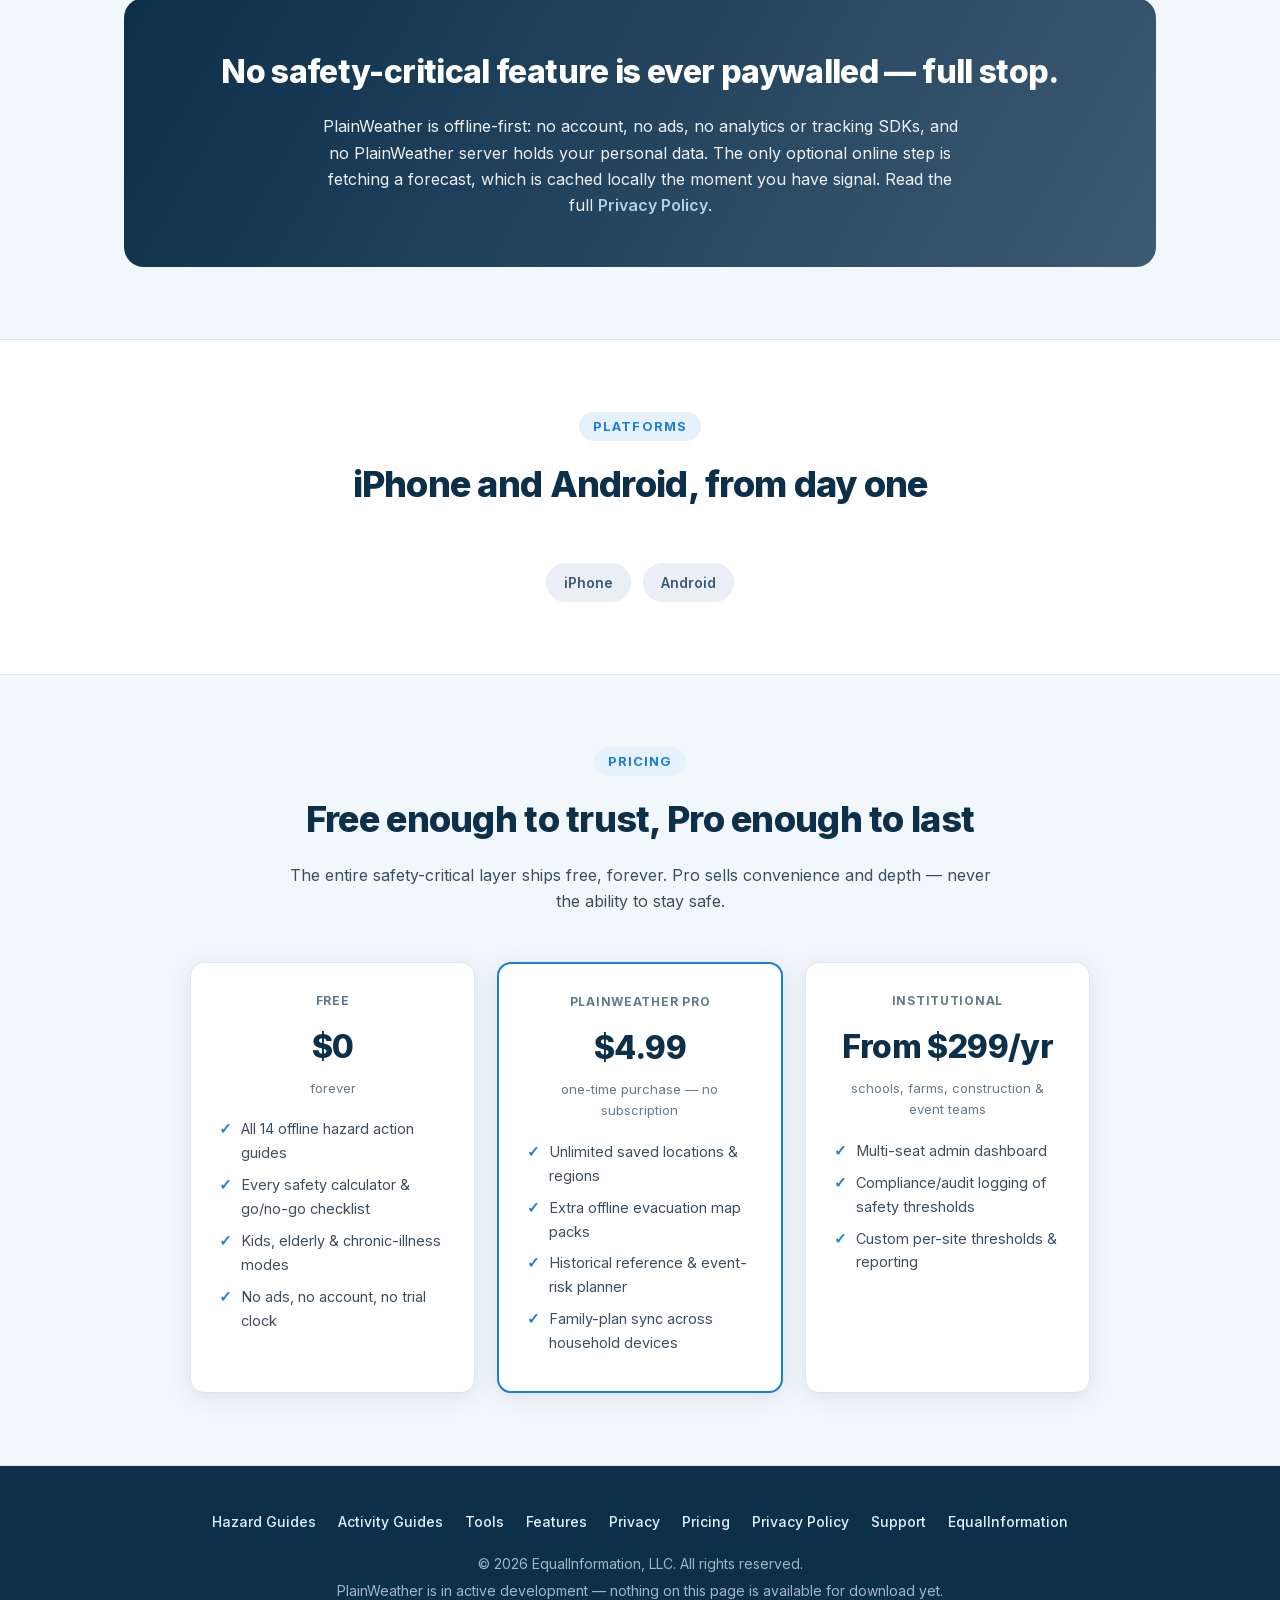
==== commit e6969010: "Add Historical Worst-Case and Pollen & Allergy tools to digital twin Mirrors the app's 2 new tools f" ====
--- a/index.html
+++ b/index.html
@@ -132,7 +132,7 @@
             </div>
             <div class="card">
                 <div class="icon">&#127777;</div>
-                <h3>26 Tools &amp; Calculators</h3>
+                <h3>28 Tools & Calculators</h3>
                 <p>Heat index, wind chill, WBGT, UV burn-time, air quality, family plan, power-outage prep, and more — the numbers that decide go or no-go. <a href="tools.html">Browse them all &rarr;</a></p>
                 <span class="tag free">Free</span>
             </div>
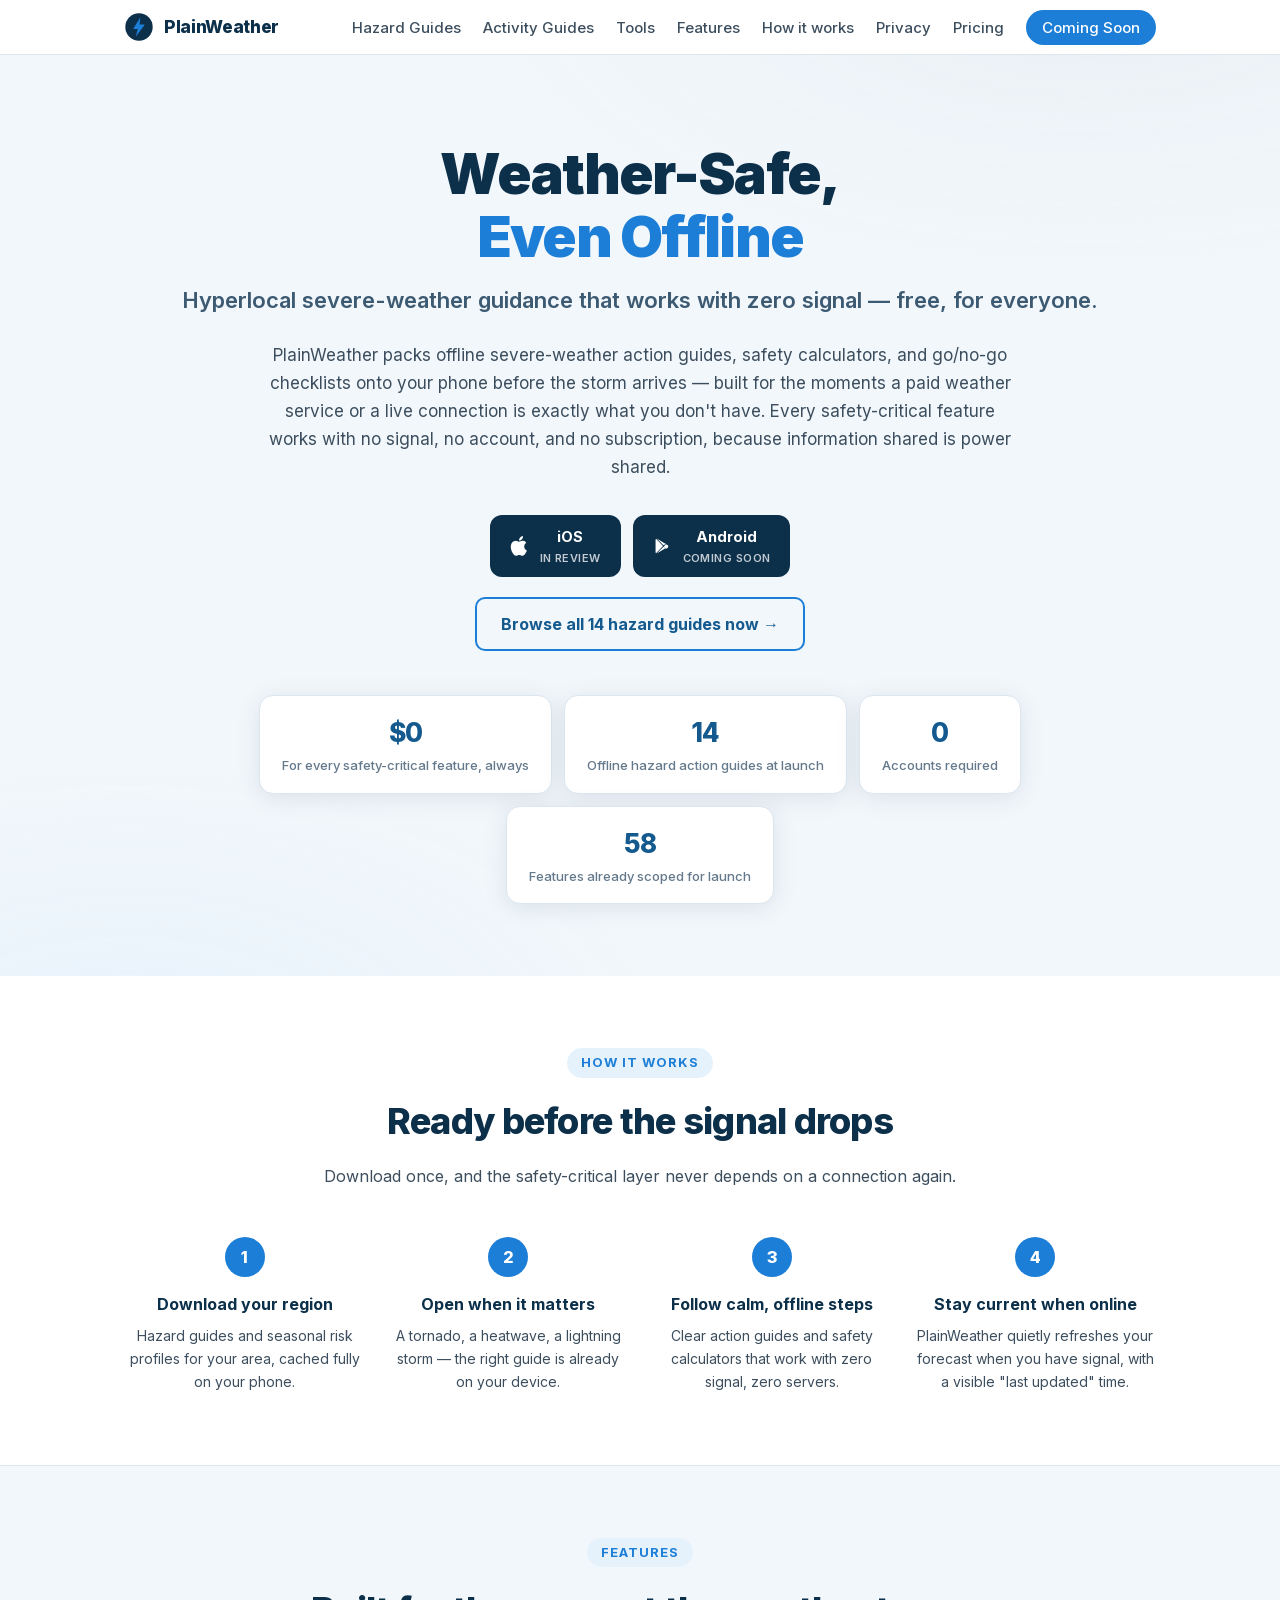
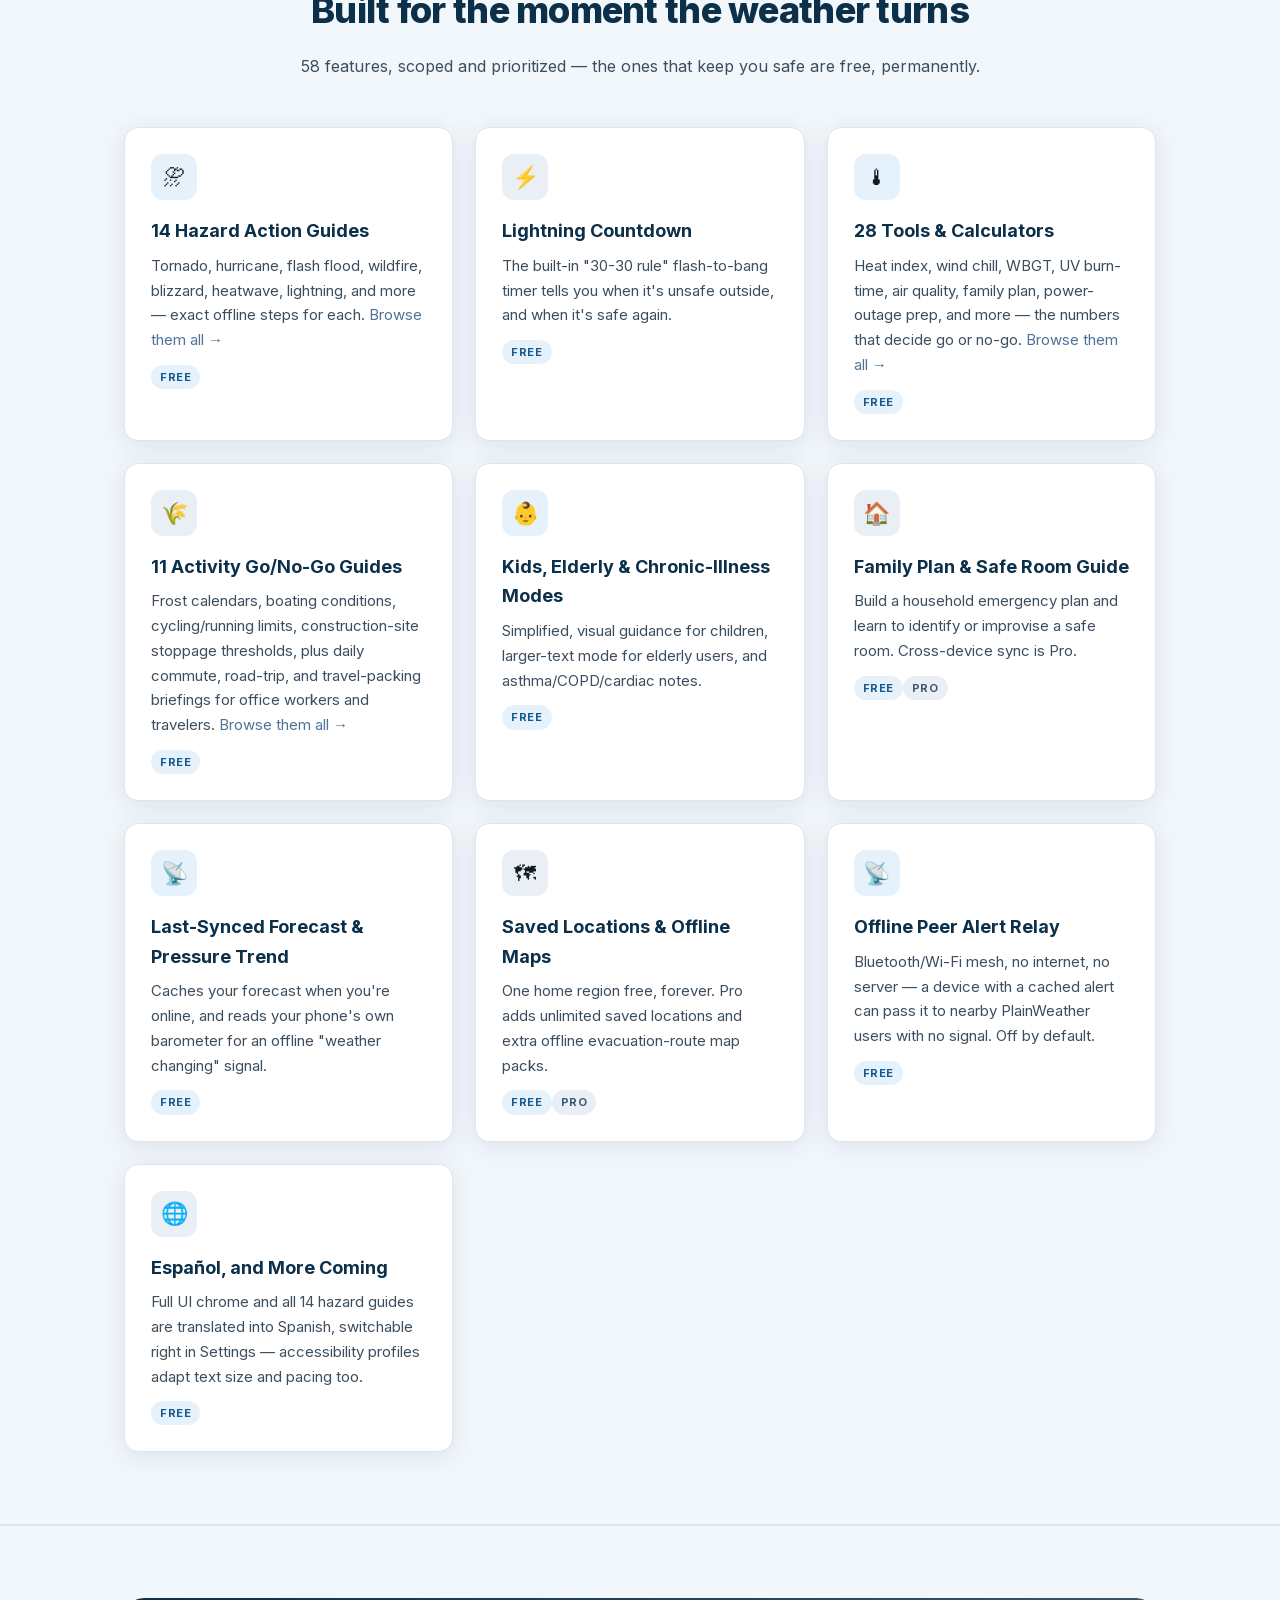
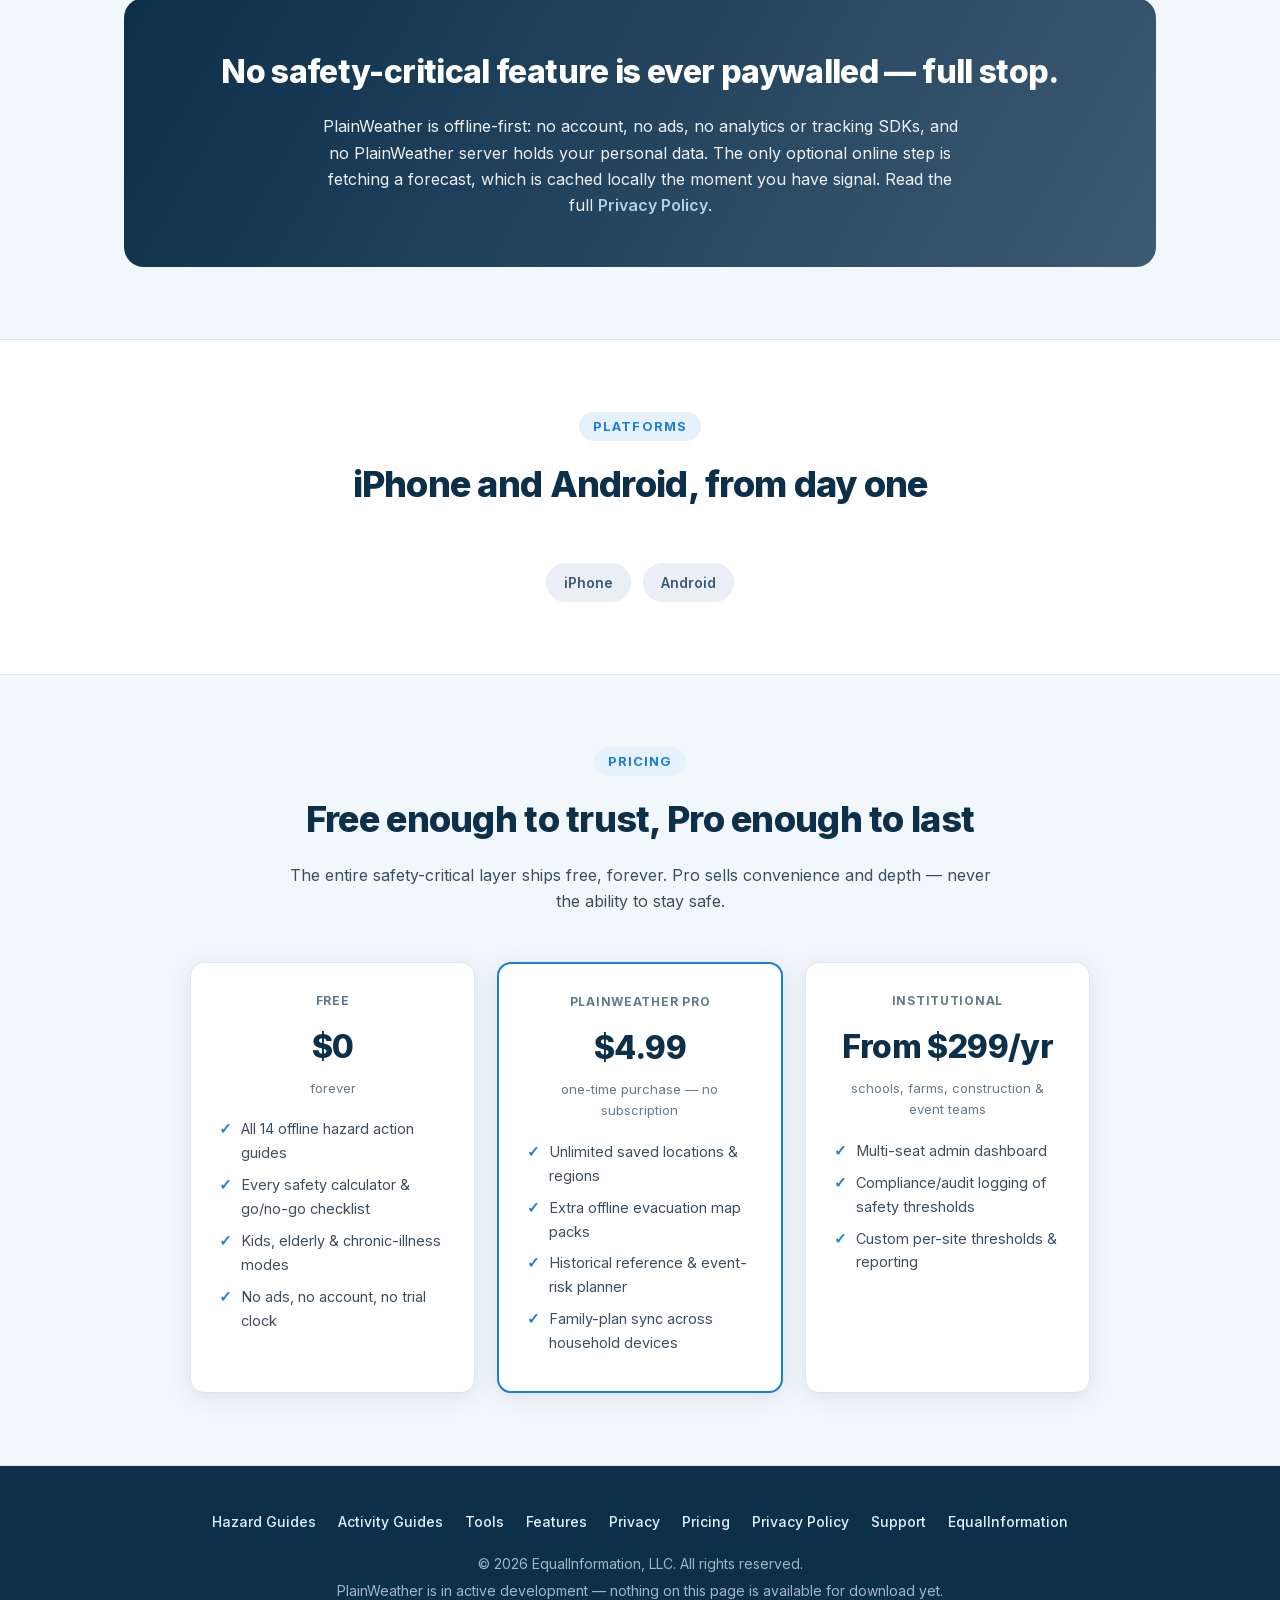
==== commit fb34833d: "iOS now in review with the App Store" ====
--- a/index.html
+++ b/index.html
@@ -77,7 +77,7 @@
         <div class="store-buttons">
             <span class="store-pill">
                 <svg class="platform-icon" viewBox="0 0 24 24" fill="#fff" aria-hidden="true"><path d="M17.05 12.536c-.03-2.99 2.44-4.428 2.55-4.494-1.39-2.033-3.556-2.312-4.327-2.343-1.844-.188-3.6 1.086-4.535 1.086-.935 0-2.38-1.06-3.913-1.03-2.014.03-3.87 1.17-4.905 2.973-2.09 3.625-.534 8.99 1.502 11.93.995 1.44 2.18 3.056 3.735 2.998 1.5-.06 2.067-.97 3.884-.97 1.817 0 2.325.97 3.913.94 1.617-.03 2.64-1.47 3.628-2.917 1.145-1.673 1.617-3.29 1.646-3.372-.036-.016-3.155-1.211-3.178-4.8Z"/><path d="M14.35 3.9c.826-1.003 1.383-2.397 1.23-3.9-1.19.048-2.63.793-3.484 1.796-.766.888-1.436 2.31-1.256 3.68 1.34.104 2.685-.68 3.51-1.576Z"/></svg>
-                <span>iOS<span class="soon">Coming soon</span></span>
+                <span>iOS<span class="soon">In Review</span></span>
             </span>
             <span class="store-pill">
                 <svg class="platform-icon" viewBox="0 0 24 24" fill="#fff" aria-hidden="true"><path d="M3.6 3.5c-.36.36-.55.87-.55 1.4v14.2c0 .53.19 1.04.55 1.4l.1.08L12 12l-8.3-8.58-.1.08Z"/><path d="M15.6 9.6 12.9 8 4.5 3l8.05 8.05L15.6 9.6Z"/><path d="M15.6 14.4l-2.7 1.6L4.5 21l8.05-8.05 3.05 1.45Z"/><path d="M17.4 10.9c.6.35.98.98.98 1.7 0 .72-.38 1.35-.98 1.7l-1.8 1.05-2.6-2.75 2.6-2.75 1.8 1.05Z"/></svg>
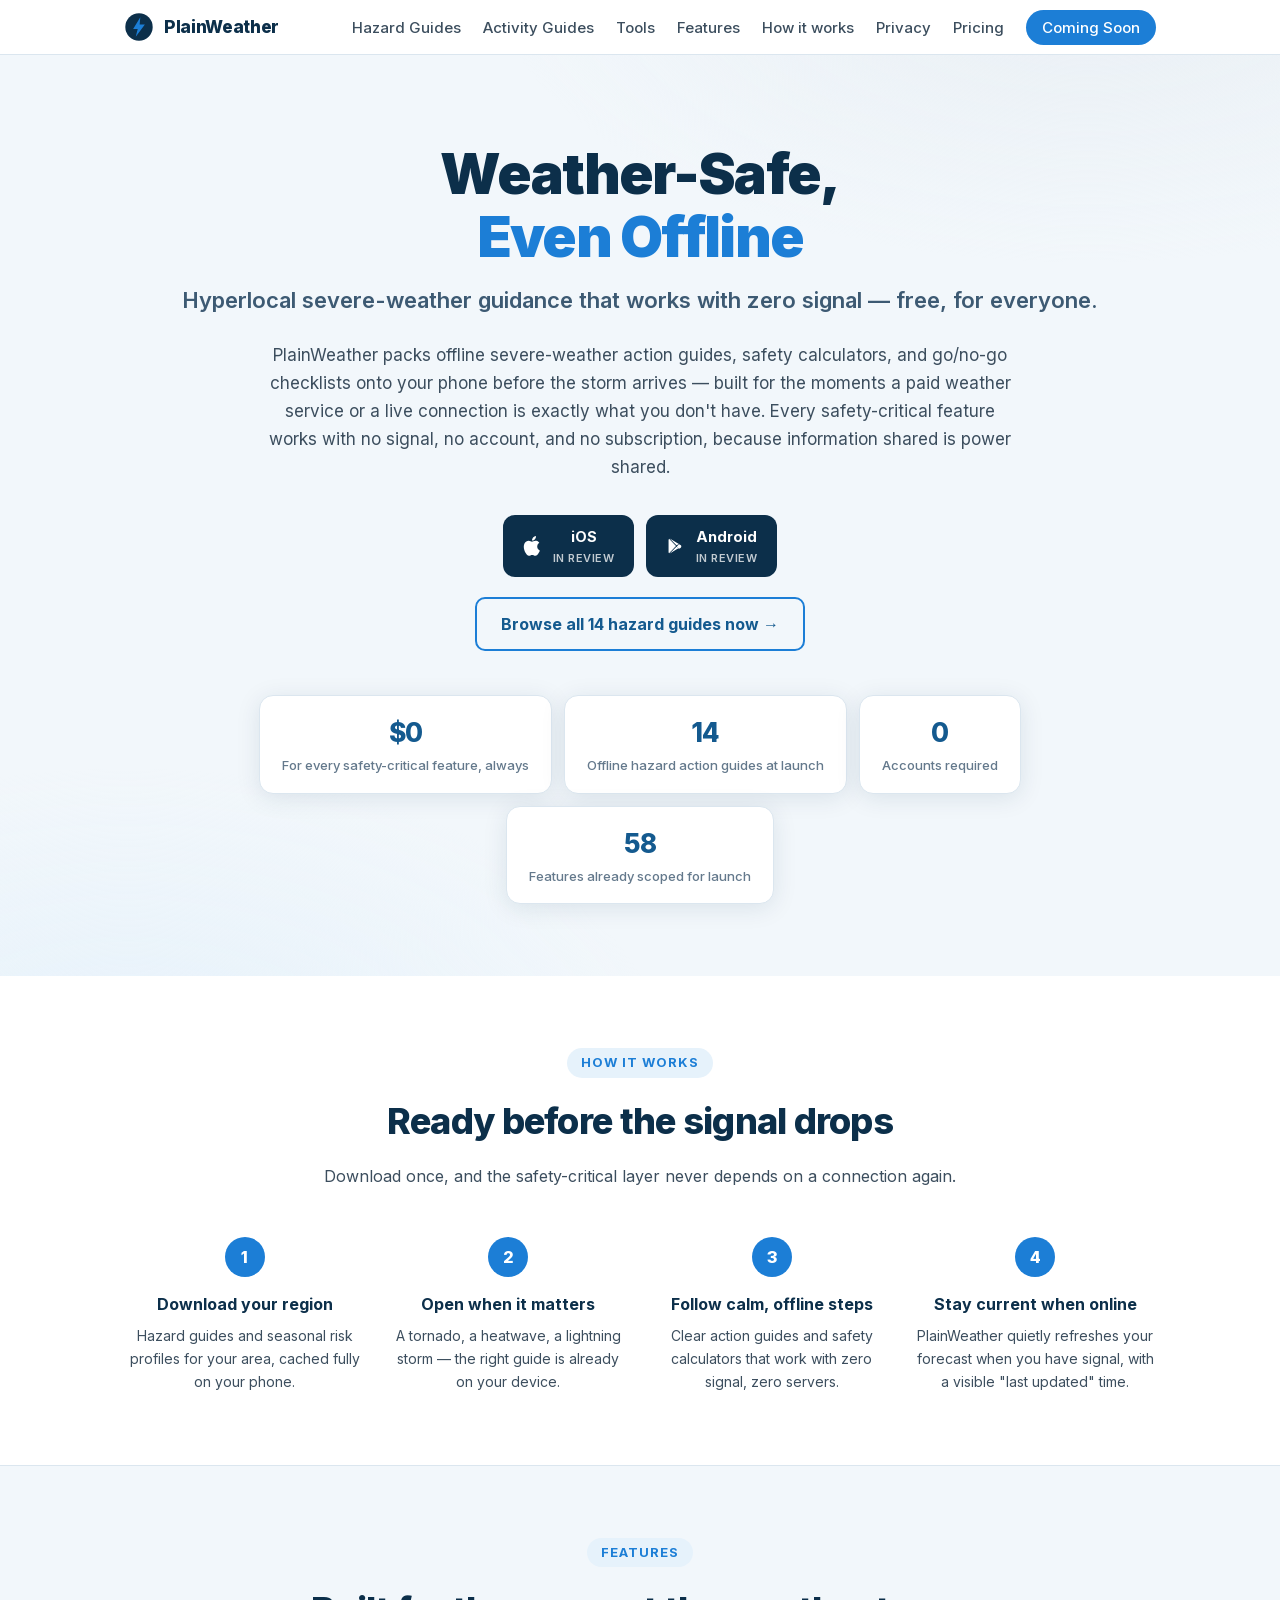
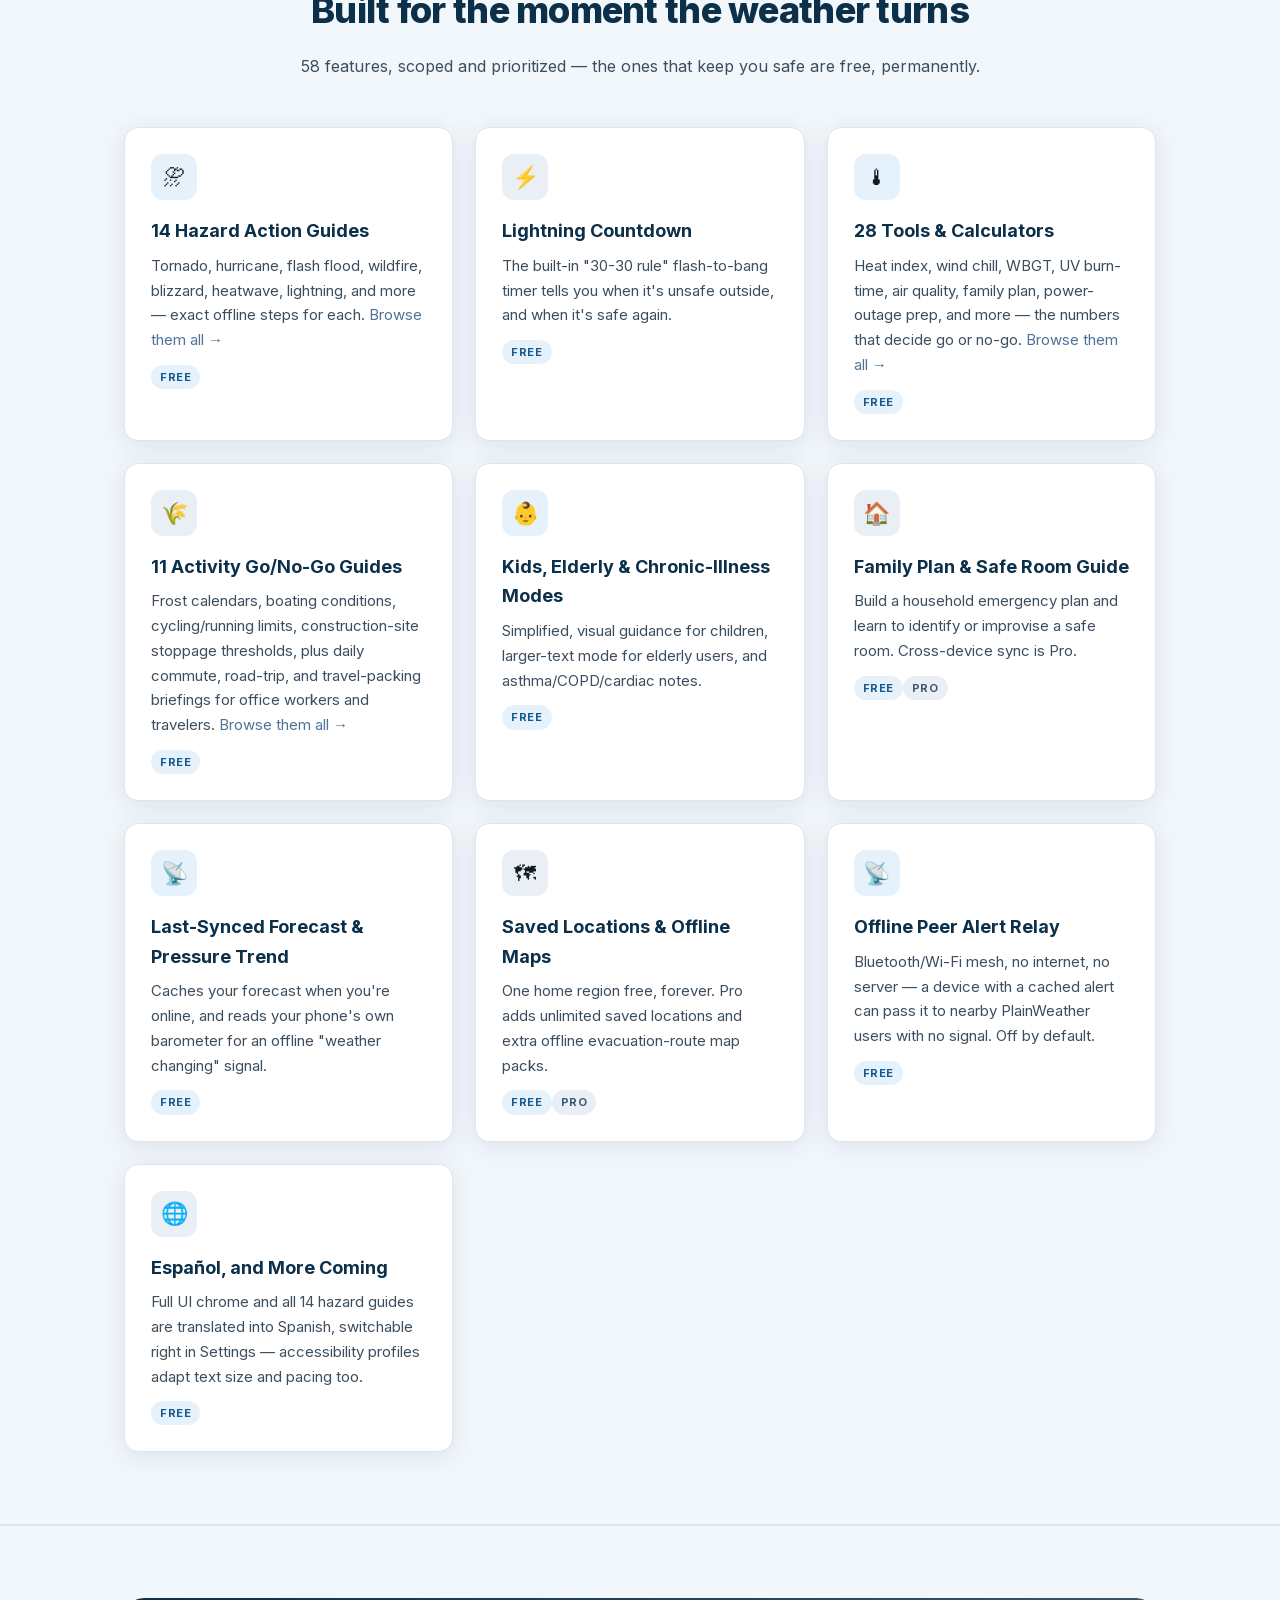
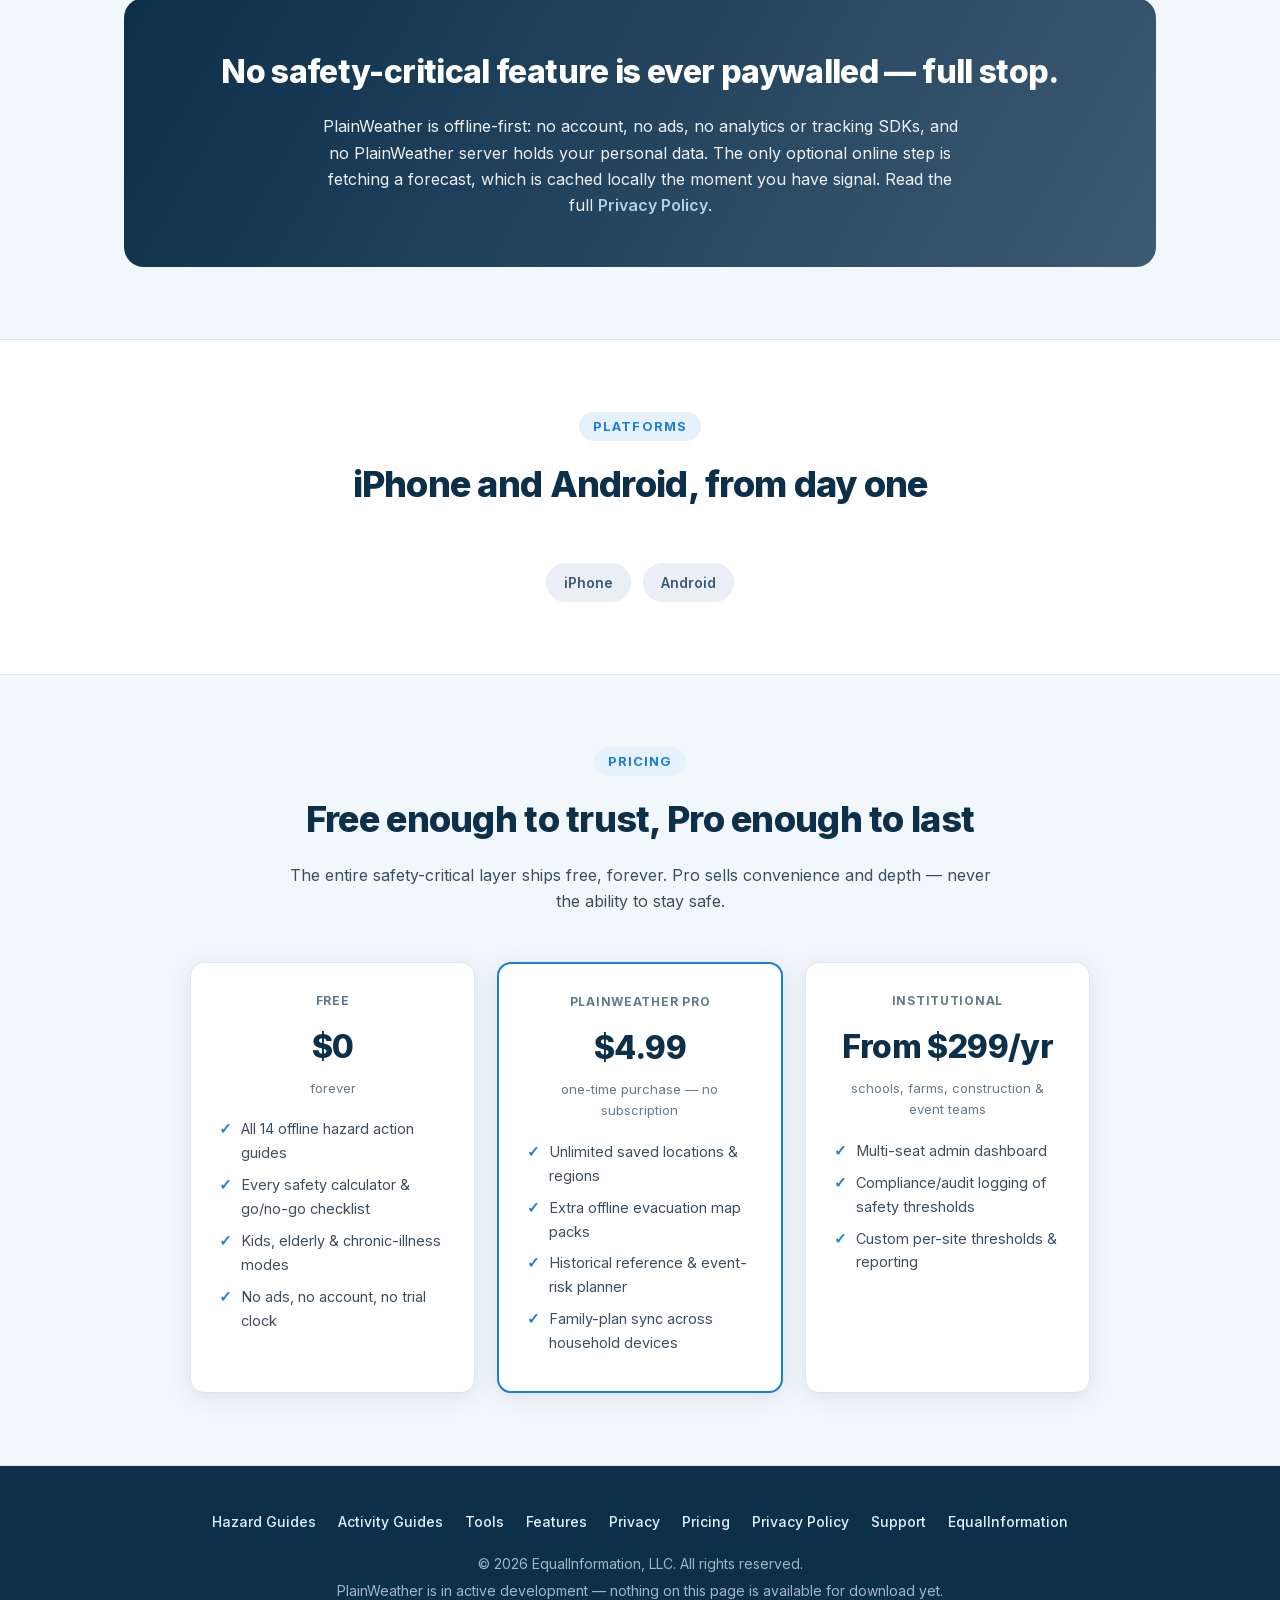
==== commit 4b6a37da: "Android now in review with Google Play too" ====
--- a/index.html
+++ b/index.html
@@ -81,7 +81,7 @@
             </span>
             <span class="store-pill">
                 <svg class="platform-icon" viewBox="0 0 24 24" fill="#fff" aria-hidden="true"><path d="M3.6 3.5c-.36.36-.55.87-.55 1.4v14.2c0 .53.19 1.04.55 1.4l.1.08L12 12l-8.3-8.58-.1.08Z"/><path d="M15.6 9.6 12.9 8 4.5 3l8.05 8.05L15.6 9.6Z"/><path d="M15.6 14.4l-2.7 1.6L4.5 21l8.05-8.05 3.05 1.45Z"/><path d="M17.4 10.9c.6.35.98.98.98 1.7 0 .72-.38 1.35-.98 1.7l-1.8 1.05-2.6-2.75 2.6-2.75 1.8 1.05Z"/></svg>
-                <span>Android<span class="soon">Coming soon</span></span>
+                <span>Android<span class="soon">In Review</span></span>
             </span>
         </div>
         <p style="margin-top: 20px;"><a href="hazards.html" class="btn outline">Browse all 14 hazard guides now &rarr;</a></p>
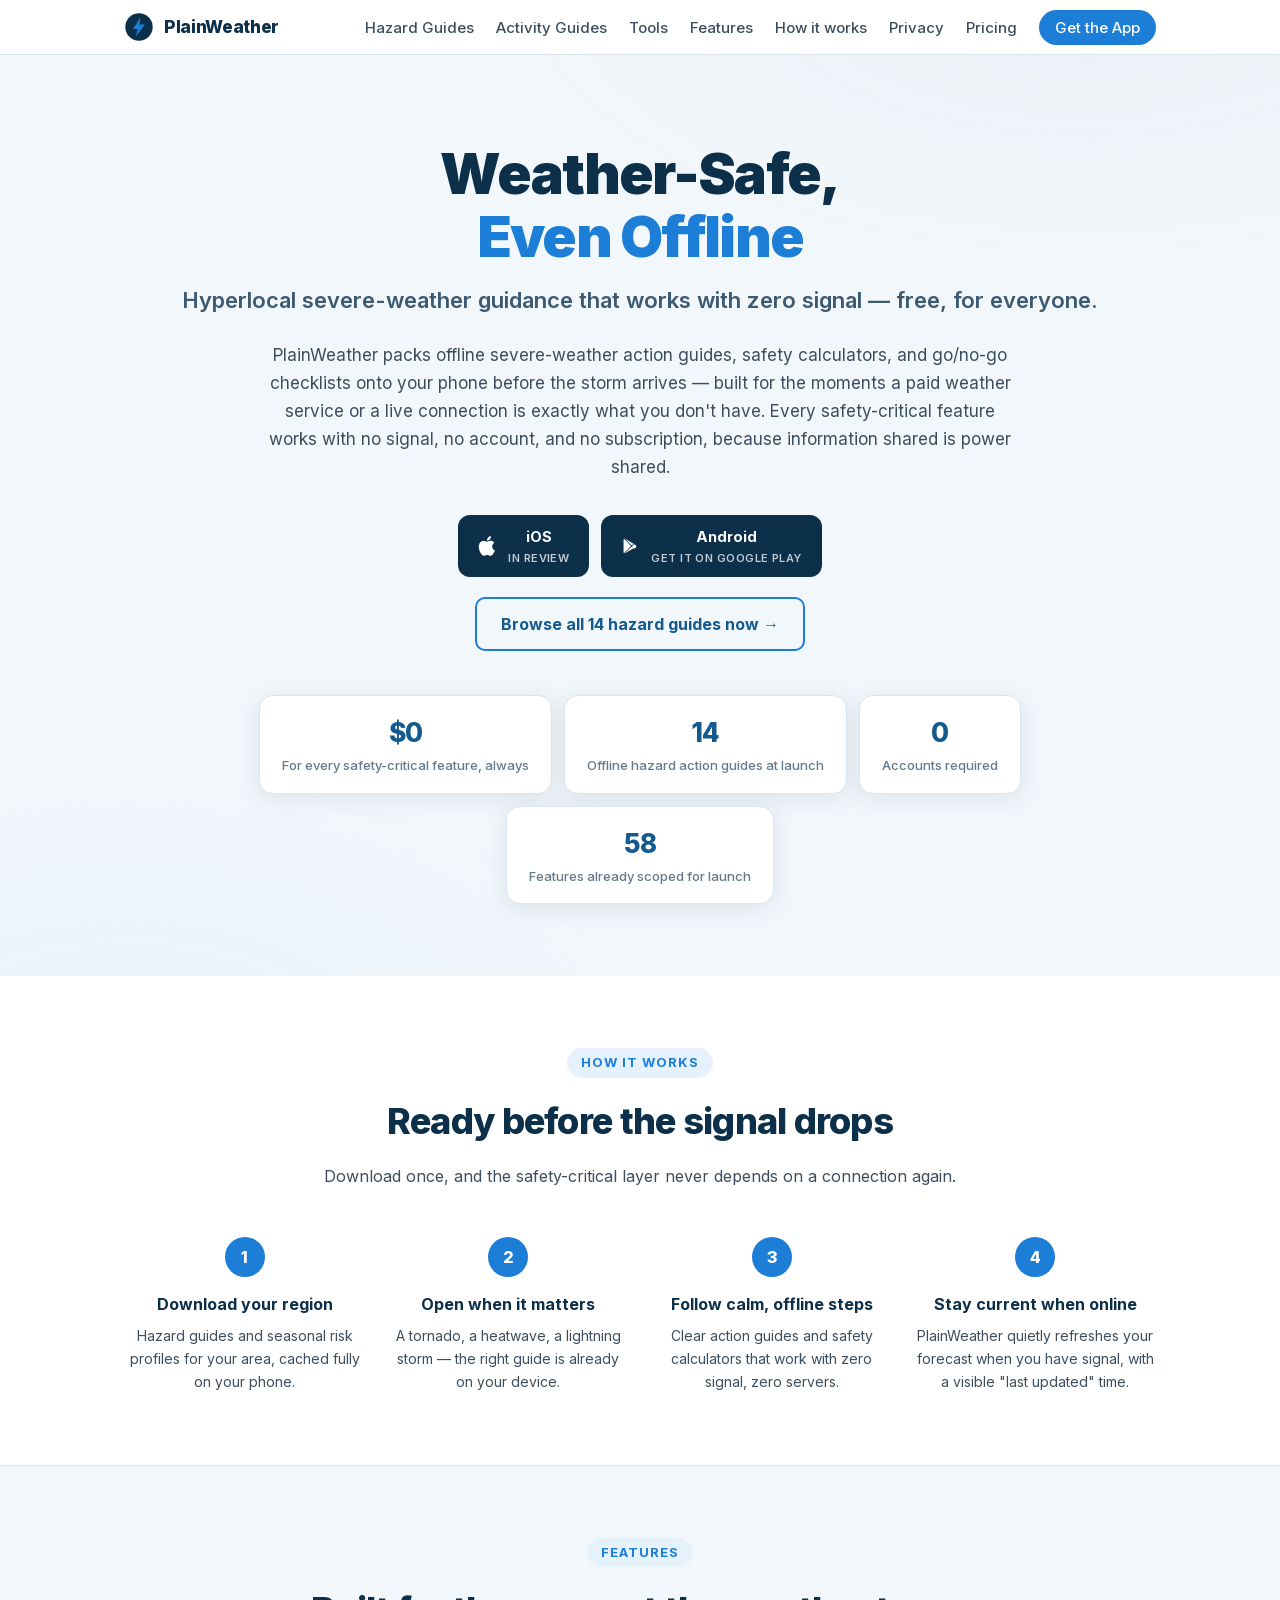
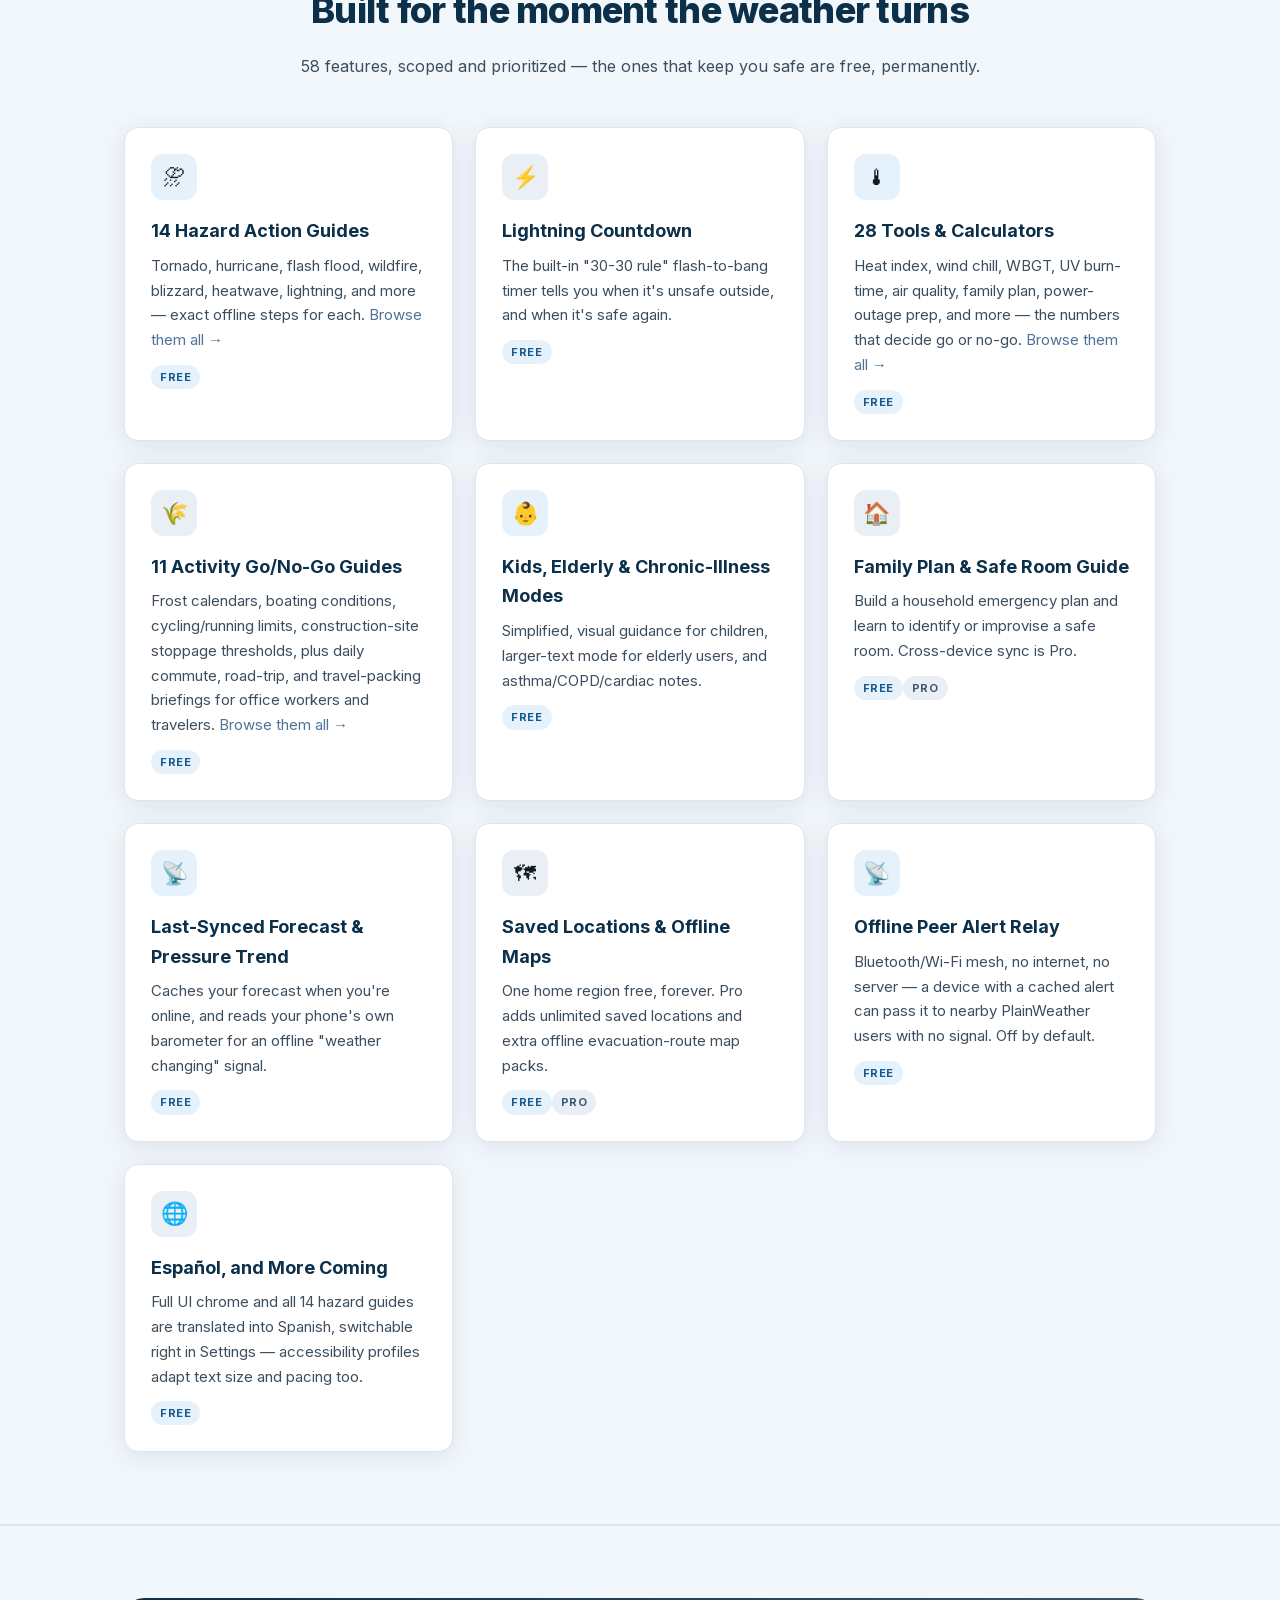
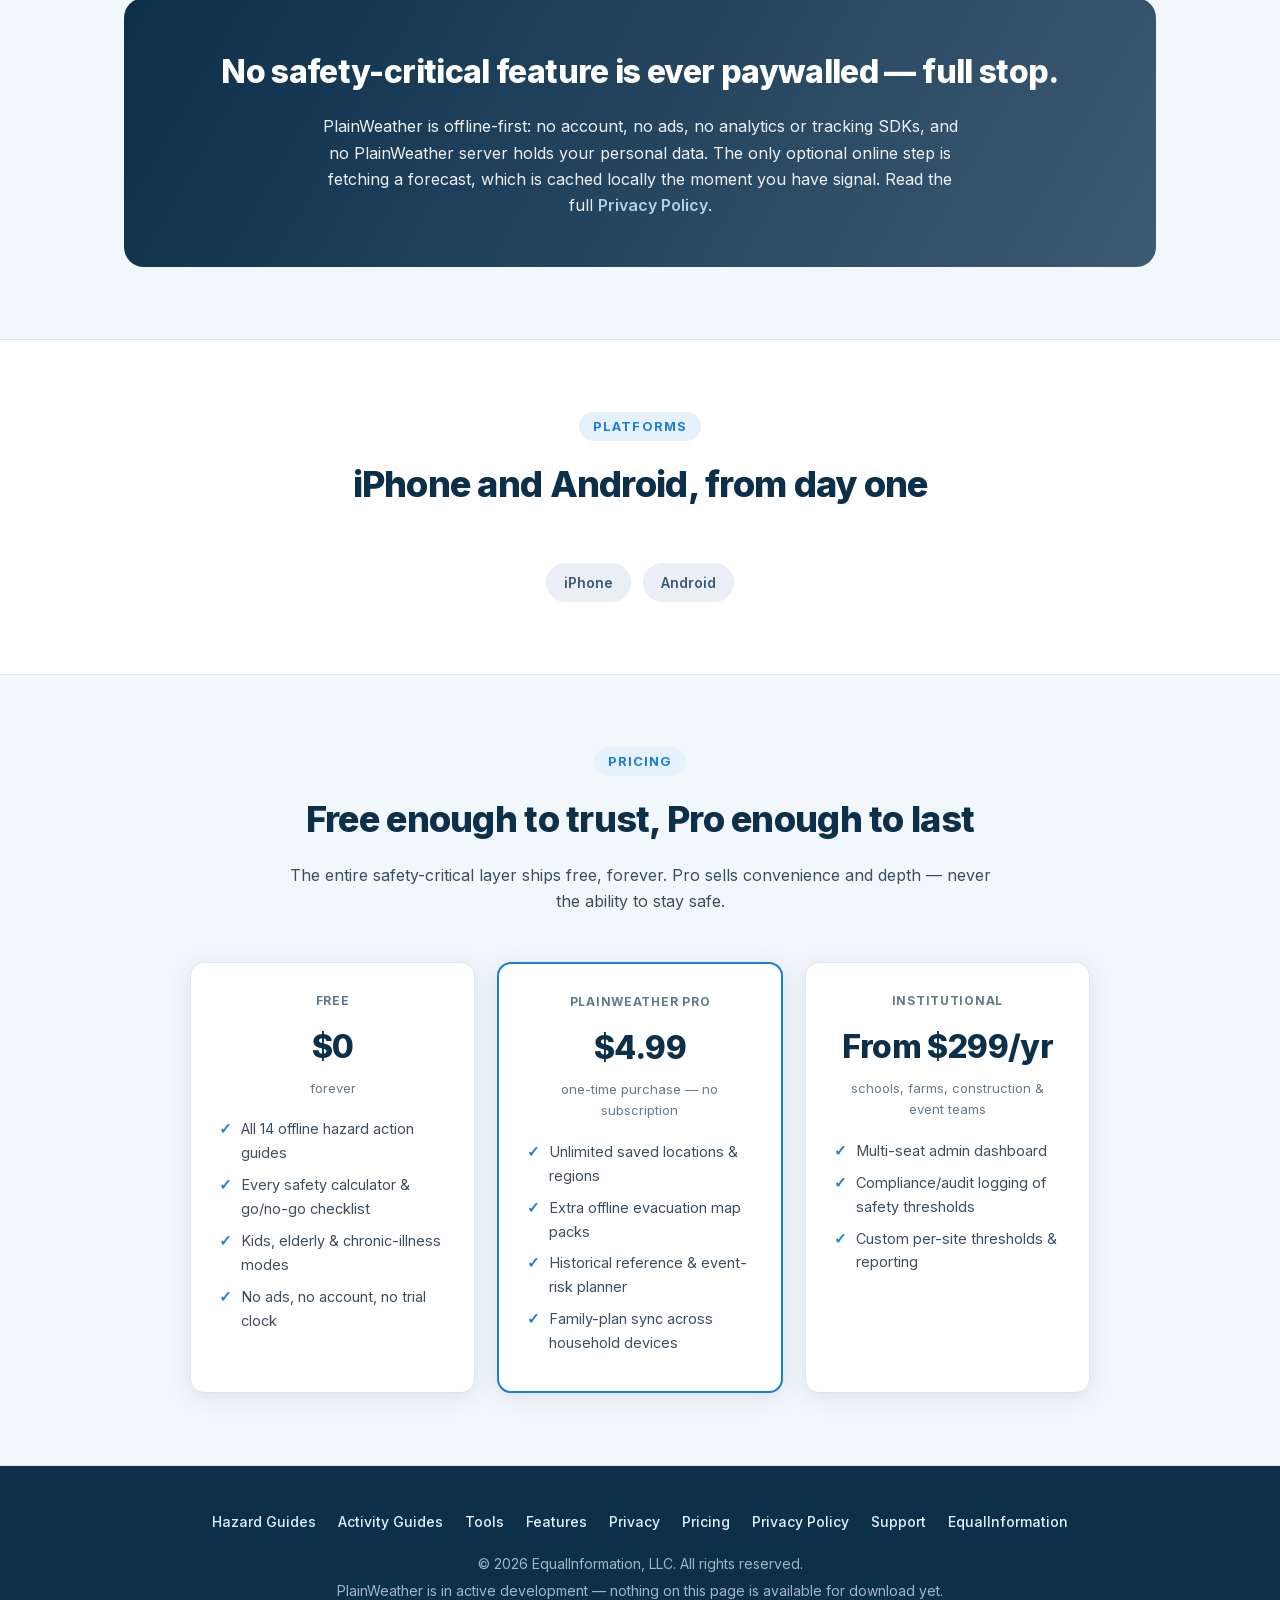
==== commit 964e370b: "Android now live on Google Play" ====
--- a/index.html
+++ b/index.html
@@ -24,7 +24,7 @@
       "alternateName": "PlainWeather — Offline Weather Safety, Everywhere",
       "description": "Offline, on-device severe-weather action guides, safety calculators, and go/no-go checklists. No account, no ads, no required backend for safety-critical features. Free core, with an optional one-time PlainWeather Pro unlock.",
       "applicationCategory": "UtilitiesApplication",
-      "operatingSystem": "iOS, Android (in development)",
+      "operatingSystem": "iOS, Android",
       "offers": {
         "@type": "Offer",
         "price": "0",
@@ -58,7 +58,7 @@
             <li><a href="#how">How it works</a></li>
             <li><a href="#privacy">Privacy</a></li>
             <li><a href="#pricing">Pricing</a></li>
-            <li><a href="#hero" class="nav-cta">Coming Soon</a></li>
+            <li><a href="#hero" class="nav-cta">Get the App</a></li>
         </ul>
         <button class="mobile-menu-btn" onclick="document.querySelector('.nav-links').classList.toggle('show')" aria-label="Menu">&#9776;</button>
     </div>
@@ -79,10 +79,10 @@
                 <svg class="platform-icon" viewBox="0 0 24 24" fill="#fff" aria-hidden="true"><path d="M17.05 12.536c-.03-2.99 2.44-4.428 2.55-4.494-1.39-2.033-3.556-2.312-4.327-2.343-1.844-.188-3.6 1.086-4.535 1.086-.935 0-2.38-1.06-3.913-1.03-2.014.03-3.87 1.17-4.905 2.973-2.09 3.625-.534 8.99 1.502 11.93.995 1.44 2.18 3.056 3.735 2.998 1.5-.06 2.067-.97 3.884-.97 1.817 0 2.325.97 3.913.94 1.617-.03 2.64-1.47 3.628-2.917 1.145-1.673 1.617-3.29 1.646-3.372-.036-.016-3.155-1.211-3.178-4.8Z"/><path d="M14.35 3.9c.826-1.003 1.383-2.397 1.23-3.9-1.19.048-2.63.793-3.484 1.796-.766.888-1.436 2.31-1.256 3.68 1.34.104 2.685-.68 3.51-1.576Z"/></svg>
                 <span>iOS<span class="soon">In Review</span></span>
             </span>
-            <span class="store-pill">
+            <a class="store-pill" href="https://play.google.com/store/apps/details?id=com.equalinformation.plainweather.app" target="_blank" rel="noopener" style="text-decoration:none;">
                 <svg class="platform-icon" viewBox="0 0 24 24" fill="#fff" aria-hidden="true"><path d="M3.6 3.5c-.36.36-.55.87-.55 1.4v14.2c0 .53.19 1.04.55 1.4l.1.08L12 12l-8.3-8.58-.1.08Z"/><path d="M15.6 9.6 12.9 8 4.5 3l8.05 8.05L15.6 9.6Z"/><path d="M15.6 14.4l-2.7 1.6L4.5 21l8.05-8.05 3.05 1.45Z"/><path d="M17.4 10.9c.6.35.98.98.98 1.7 0 .72-.38 1.35-.98 1.7l-1.8 1.05-2.6-2.75 2.6-2.75 1.8 1.05Z"/></svg>
-                <span>Android<span class="soon">In Review</span></span>
-            </span>
+                <span>Android<span class="soon">Get it on Google Play</span></span>
+            </a>
         </div>
         <p style="margin-top: 20px;"><a href="hazards.html" class="btn outline">Browse all 14 hazard guides now &rarr;</a></p>
         <div class="stats">
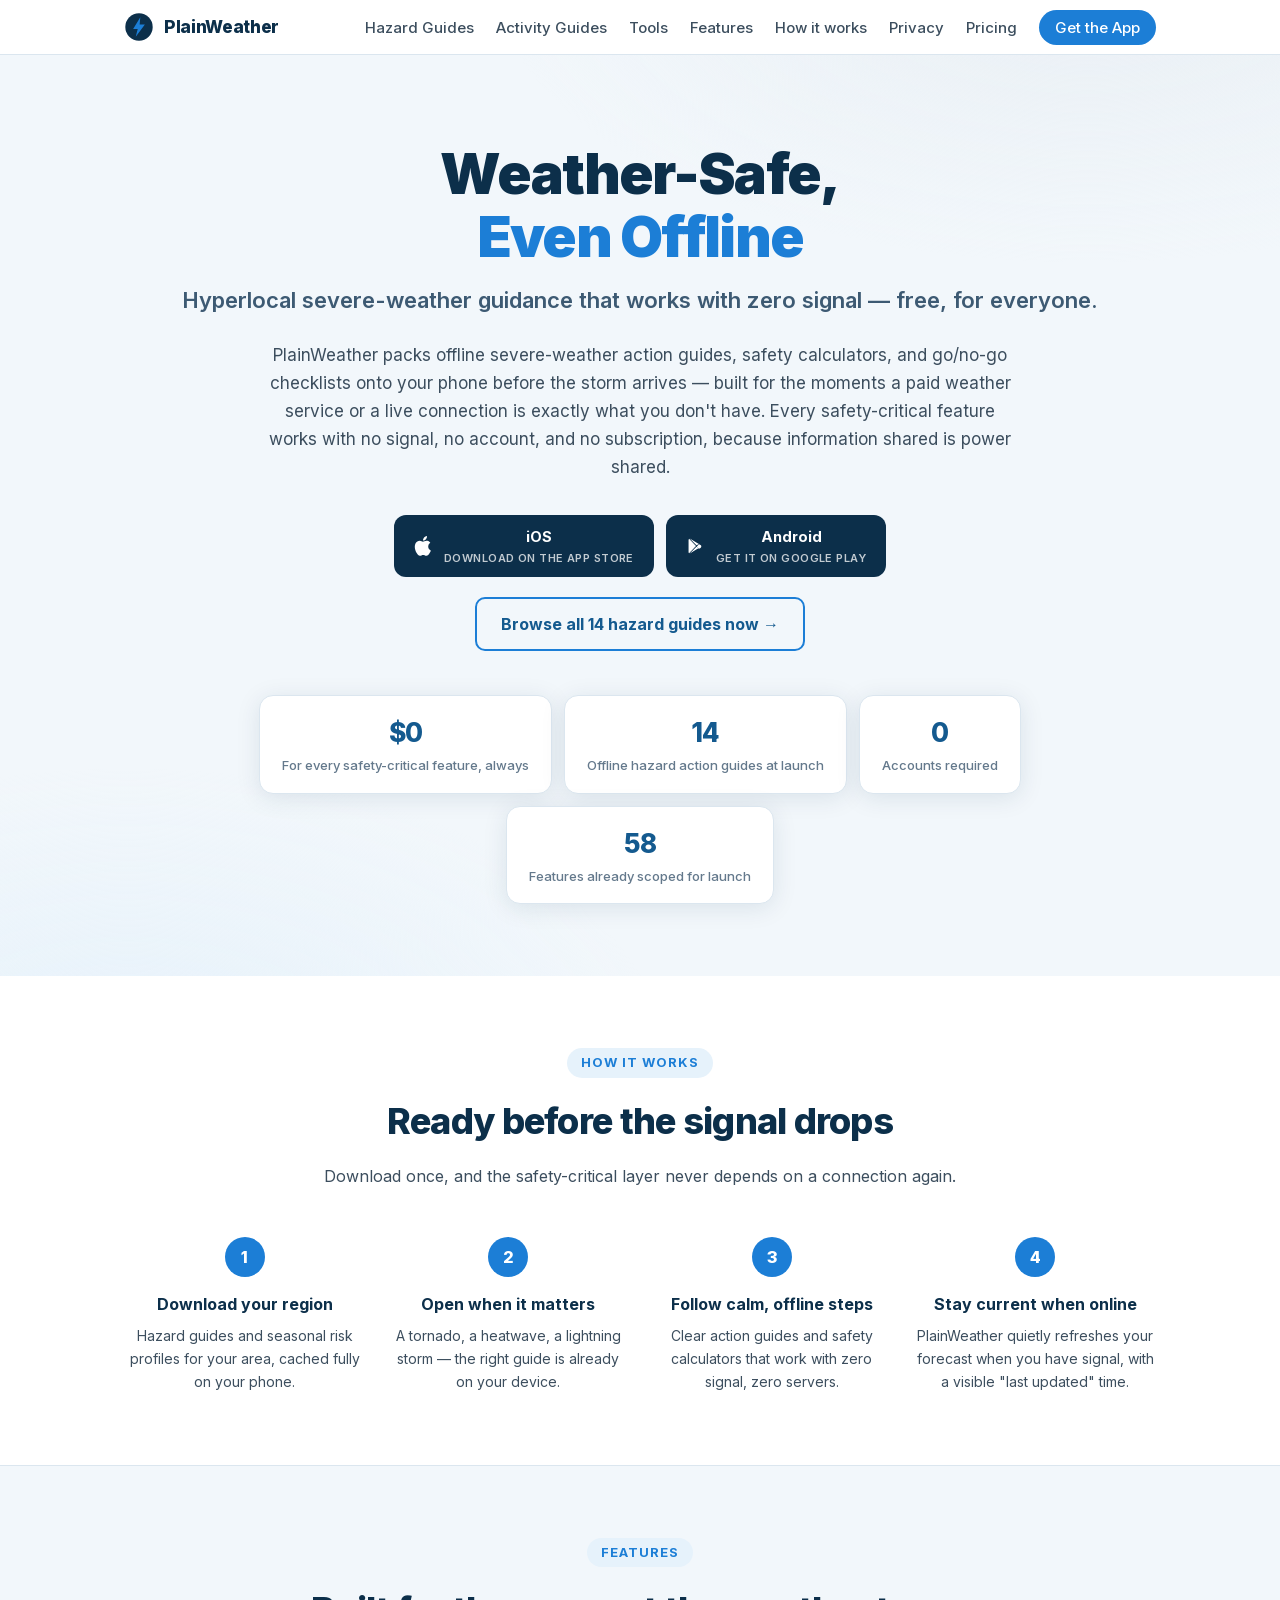
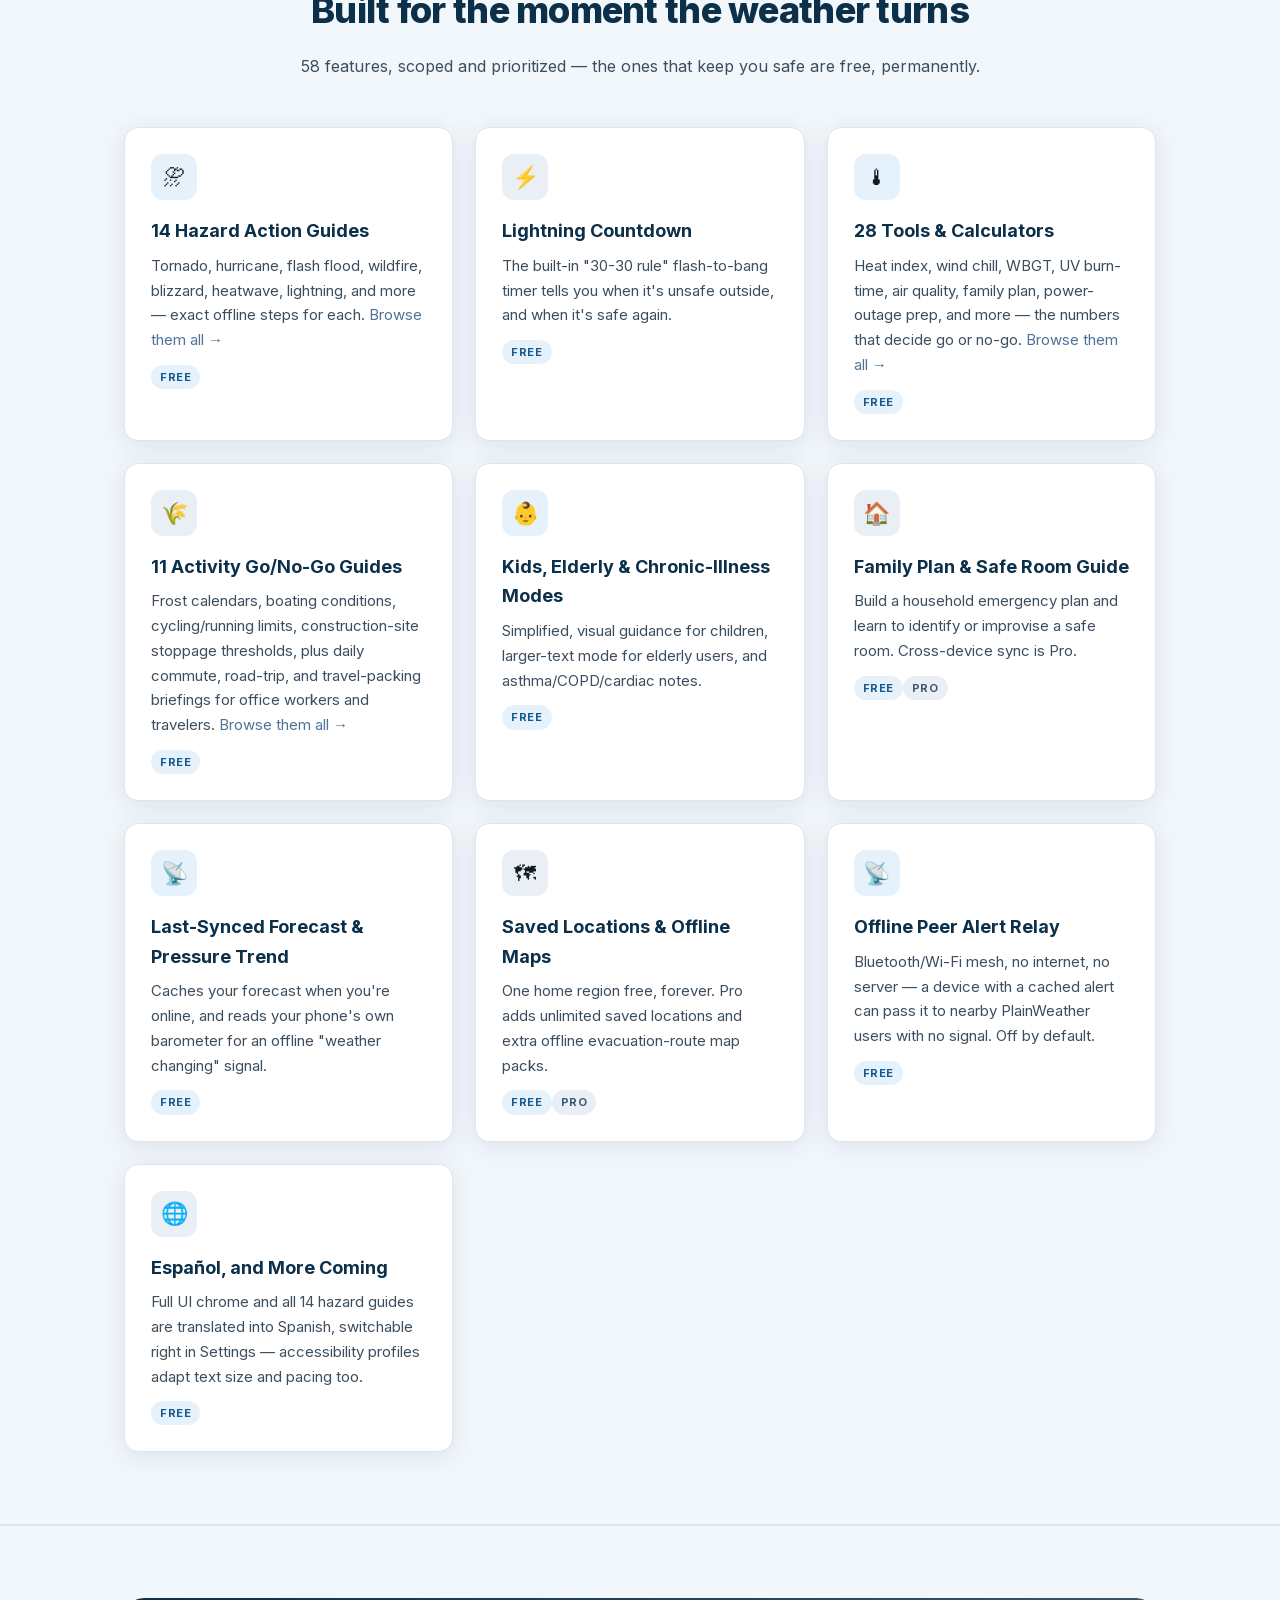
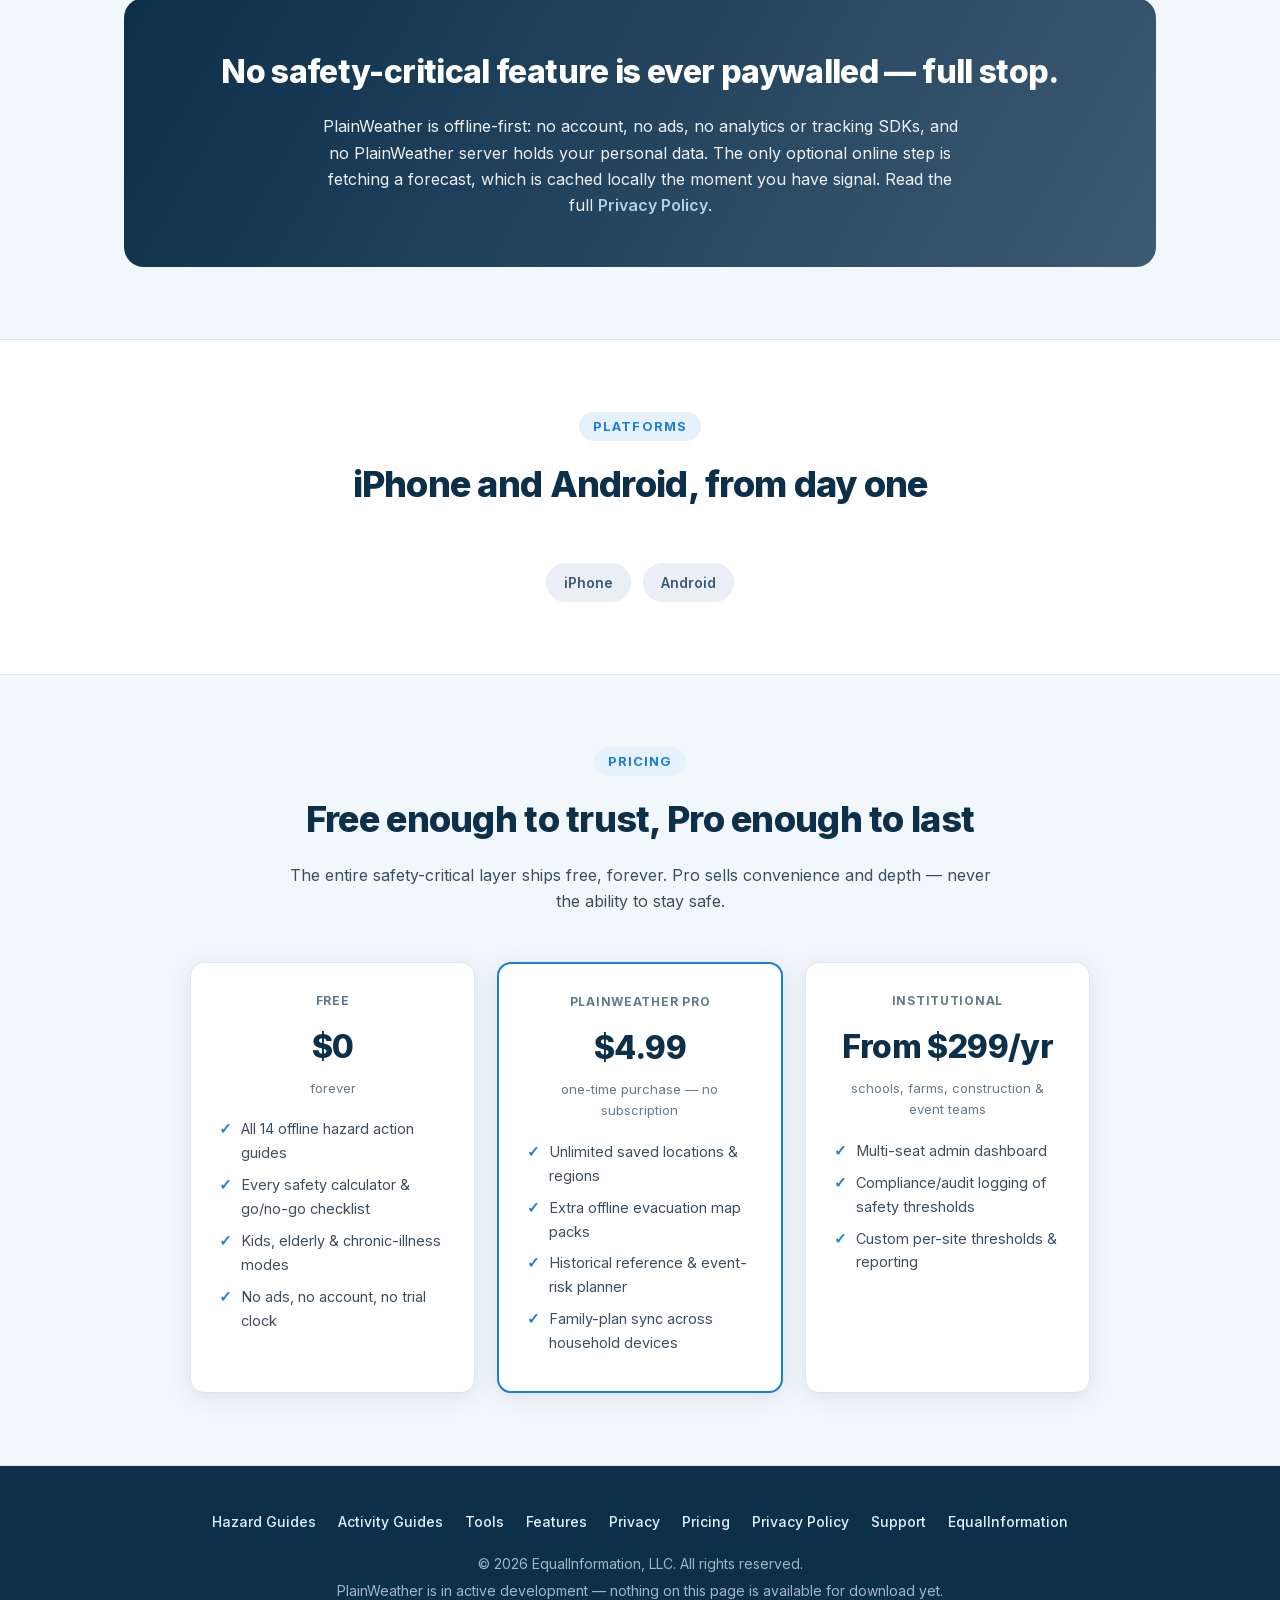
==== commit 50413156: "iOS store pill now links to the live App Store listing Co-Authored-By: Claude Sonnet 5 <noreply@anth" ====
--- a/index.html
+++ b/index.html
@@ -75,10 +75,10 @@
             works with no signal, no account, and no subscription, because information shared is power shared.
         </p>
         <div class="store-buttons">
-            <span class="store-pill">
+            <a class="store-pill" href="https://apps.apple.com/app/plainweather-weather-safety/id6804146121" target="_blank" rel="noopener" style="text-decoration:none;">
                 <svg class="platform-icon" viewBox="0 0 24 24" fill="#fff" aria-hidden="true"><path d="M17.05 12.536c-.03-2.99 2.44-4.428 2.55-4.494-1.39-2.033-3.556-2.312-4.327-2.343-1.844-.188-3.6 1.086-4.535 1.086-.935 0-2.38-1.06-3.913-1.03-2.014.03-3.87 1.17-4.905 2.973-2.09 3.625-.534 8.99 1.502 11.93.995 1.44 2.18 3.056 3.735 2.998 1.5-.06 2.067-.97 3.884-.97 1.817 0 2.325.97 3.913.94 1.617-.03 2.64-1.47 3.628-2.917 1.145-1.673 1.617-3.29 1.646-3.372-.036-.016-3.155-1.211-3.178-4.8Z"/><path d="M14.35 3.9c.826-1.003 1.383-2.397 1.23-3.9-1.19.048-2.63.793-3.484 1.796-.766.888-1.436 2.31-1.256 3.68 1.34.104 2.685-.68 3.51-1.576Z"/></svg>
-                <span>iOS<span class="soon">In Review</span></span>
-            </span>
+                <span>iOS<span class="soon">Download on the App Store</span></span>
+            </a>
             <a class="store-pill" href="https://play.google.com/store/apps/details?id=com.equalinformation.plainweather.app" target="_blank" rel="noopener" style="text-decoration:none;">
                 <svg class="platform-icon" viewBox="0 0 24 24" fill="#fff" aria-hidden="true"><path d="M3.6 3.5c-.36.36-.55.87-.55 1.4v14.2c0 .53.19 1.04.55 1.4l.1.08L12 12l-8.3-8.58-.1.08Z"/><path d="M15.6 9.6 12.9 8 4.5 3l8.05 8.05L15.6 9.6Z"/><path d="M15.6 14.4l-2.7 1.6L4.5 21l8.05-8.05 3.05 1.45Z"/><path d="M17.4 10.9c.6.35.98.98.98 1.7 0 .72-.38 1.35-.98 1.7l-1.8 1.05-2.6-2.75 2.6-2.75 1.8 1.05Z"/></svg>
                 <span>Android<span class="soon">Get it on Google Play</span></span>
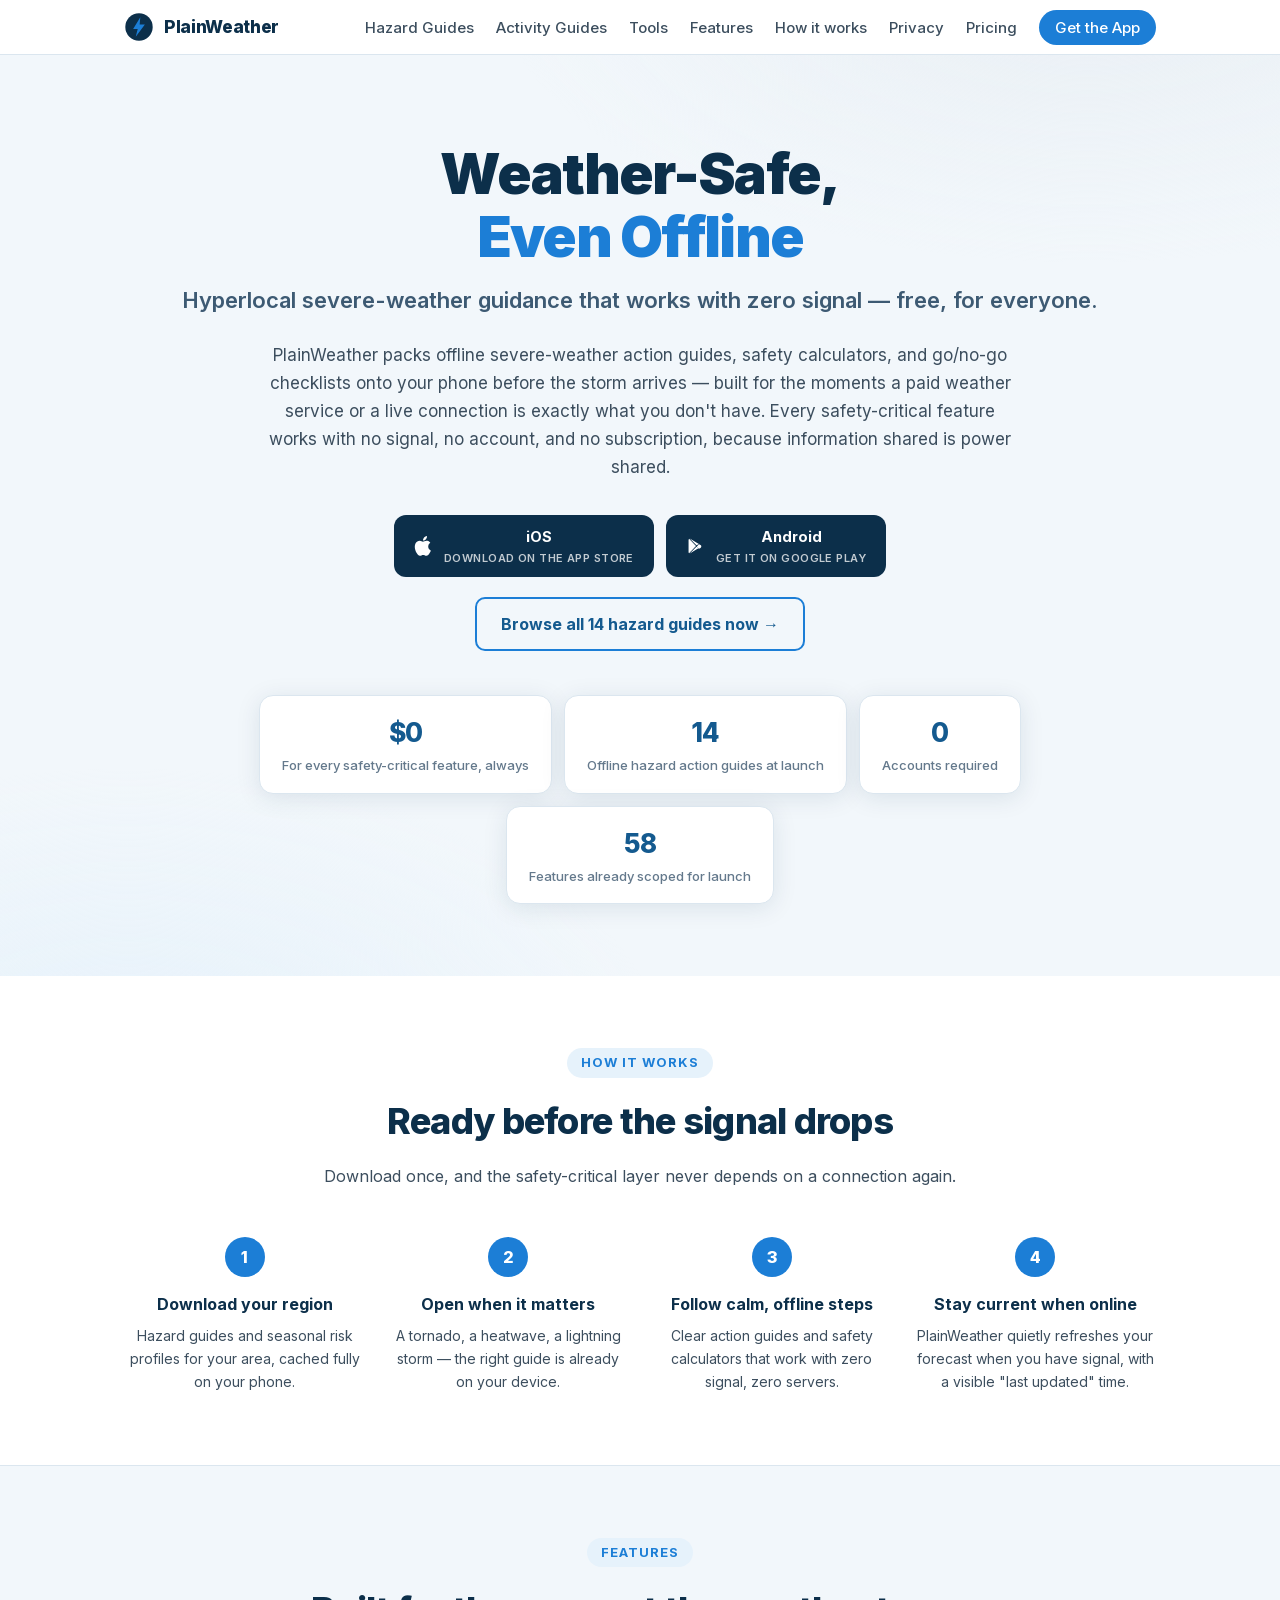
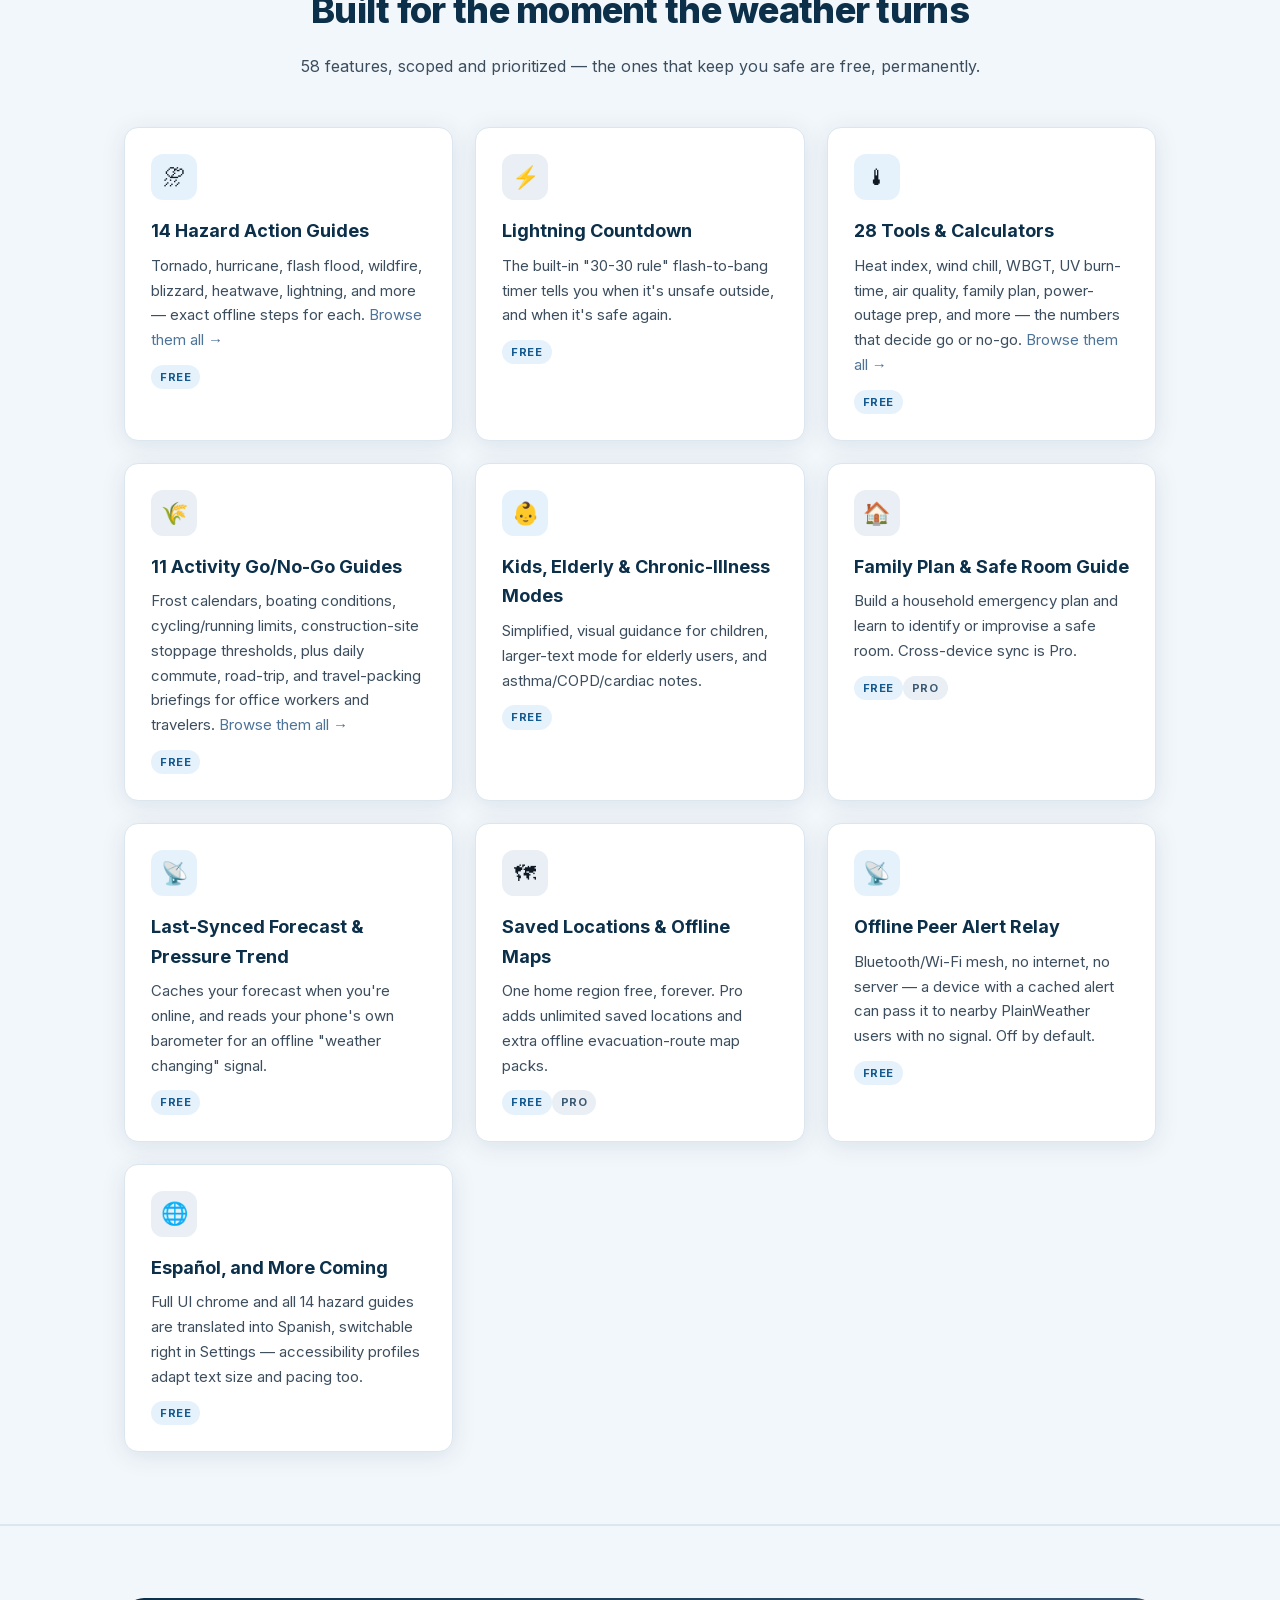
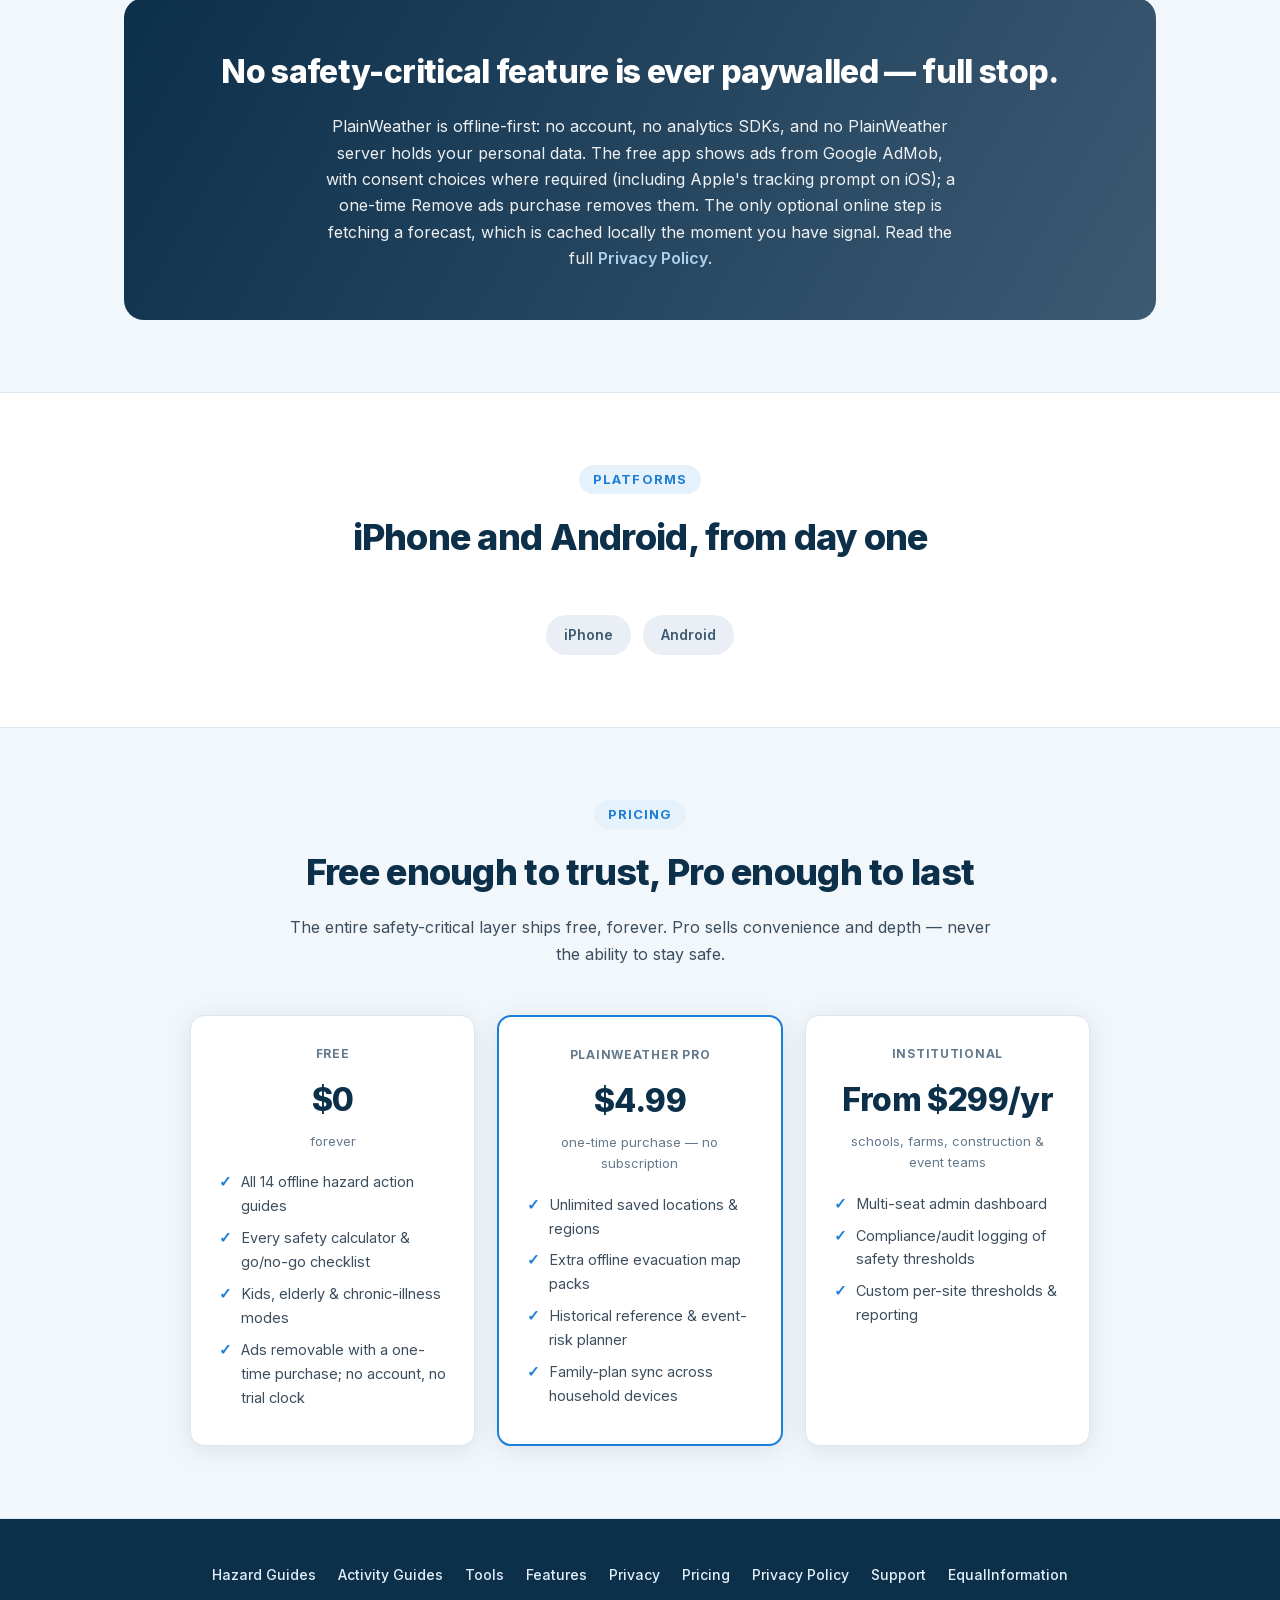
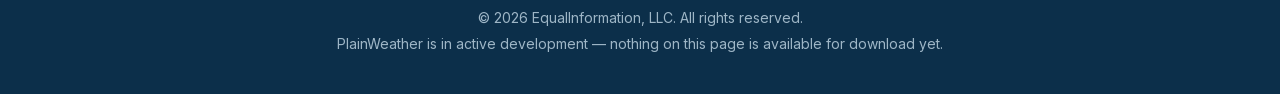
==== commit a89c78eb: "Disclose ads (Google AdMob) and one-time Remove ads purchase; drop no-ads claims Co-Authored-By: Cla" ====
--- a/index.html
+++ b/index.html
@@ -22,7 +22,7 @@
       "@type": "MobileApplication",
       "name": "PlainWeather",
       "alternateName": "PlainWeather — Offline Weather Safety, Everywhere",
-      "description": "Offline, on-device severe-weather action guides, safety calculators, and go/no-go checklists. No account, no ads, no required backend for safety-critical features. Free core, with an optional one-time PlainWeather Pro unlock.",
+      "description": "Offline, on-device severe-weather action guides, safety calculators, and go/no-go checklists. No account, no required backend for safety-critical features. Free with ads; remove ads with a one-time purchase. Free core, with an optional one-time PlainWeather Pro unlock.",
       "applicationCategory": "UtilitiesApplication",
       "operatingSystem": "iOS, Android",
       "offers": {
@@ -187,8 +187,8 @@
         <div class="privacy-banner">
             <h2>No safety-critical feature is ever paywalled — full stop.</h2>
             <p>
-                PlainWeather is offline-first: no account, no ads, no analytics or tracking SDKs, and no
-                PlainWeather server holds your personal data. The only optional online step is fetching a
+                PlainWeather is offline-first: no account, no analytics SDKs, and no
+                PlainWeather server holds your personal data. The free app shows ads from Google AdMob, with consent choices where required (including Apple's tracking prompt on iOS); a one-time Remove ads purchase removes them. The only optional online step is fetching a
                 forecast, which is cached locally the moment you have signal. Read the full
                 <a href="https://bpupadhyaya.github.io/privacy-plainweather.html" target="_blank" rel="noopener">Privacy Policy</a>.
             </p>
@@ -225,7 +225,7 @@
                     <li>All 14 offline hazard action guides</li>
                     <li>Every safety calculator &amp; go/no-go checklist</li>
                     <li>Kids, elderly &amp; chronic-illness modes</li>
-                    <li>No ads, no account, no trial clock</li>
+                    <li>Ads removable with a one-time purchase; no account, no trial clock</li>
                 </ul>
             </div>
             <div class="plan featured">
